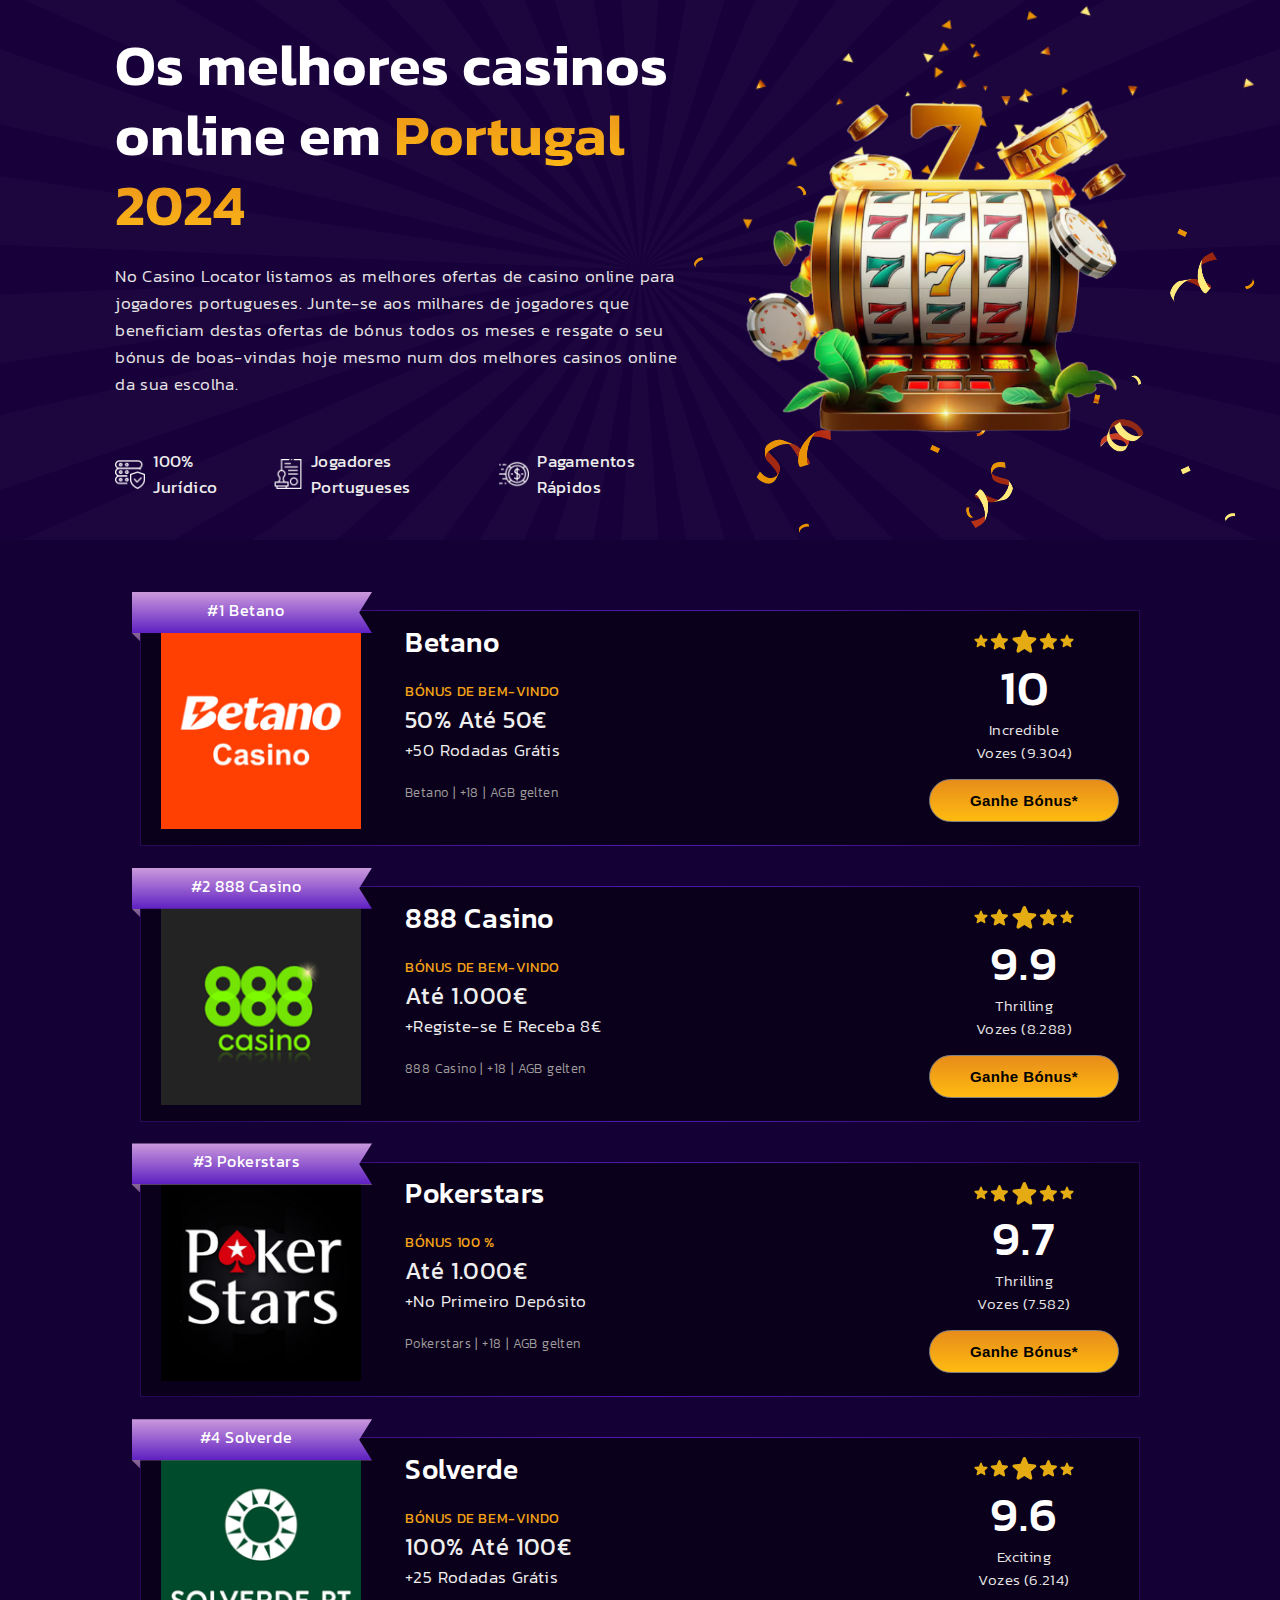
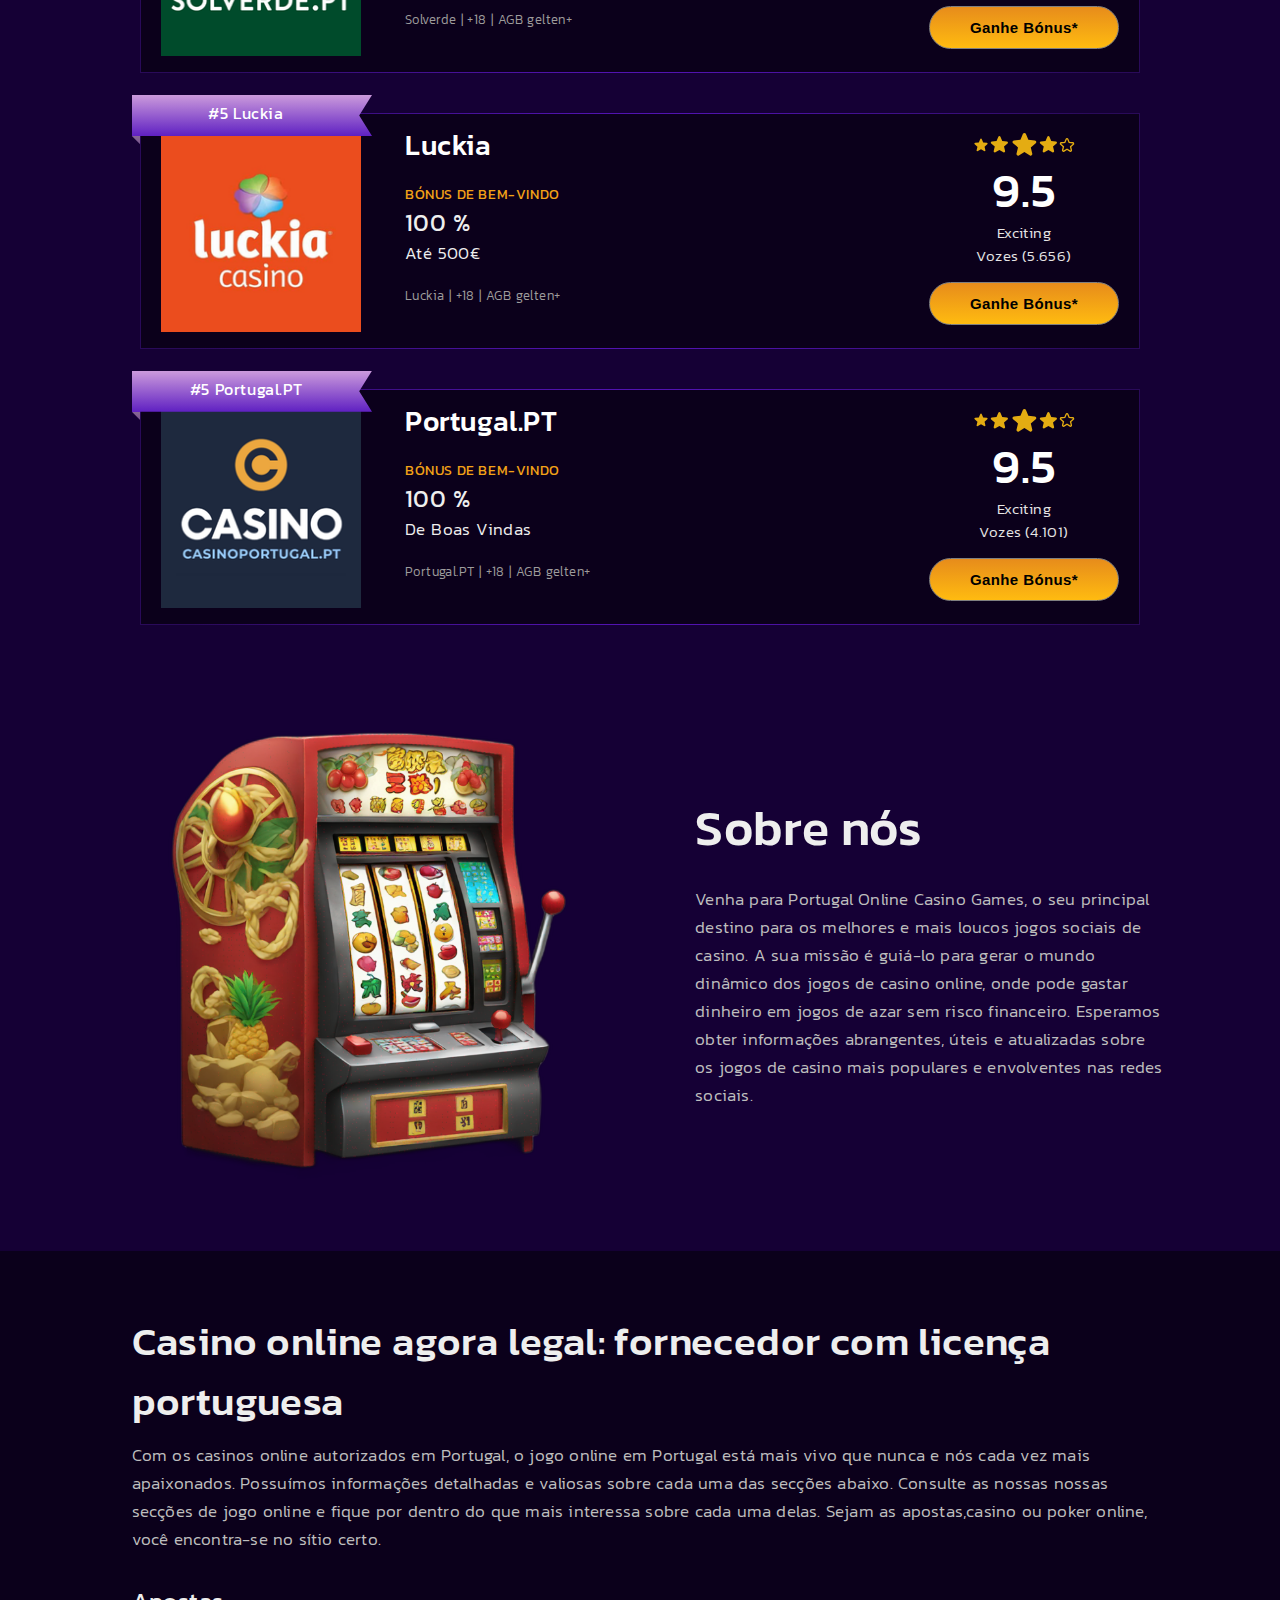
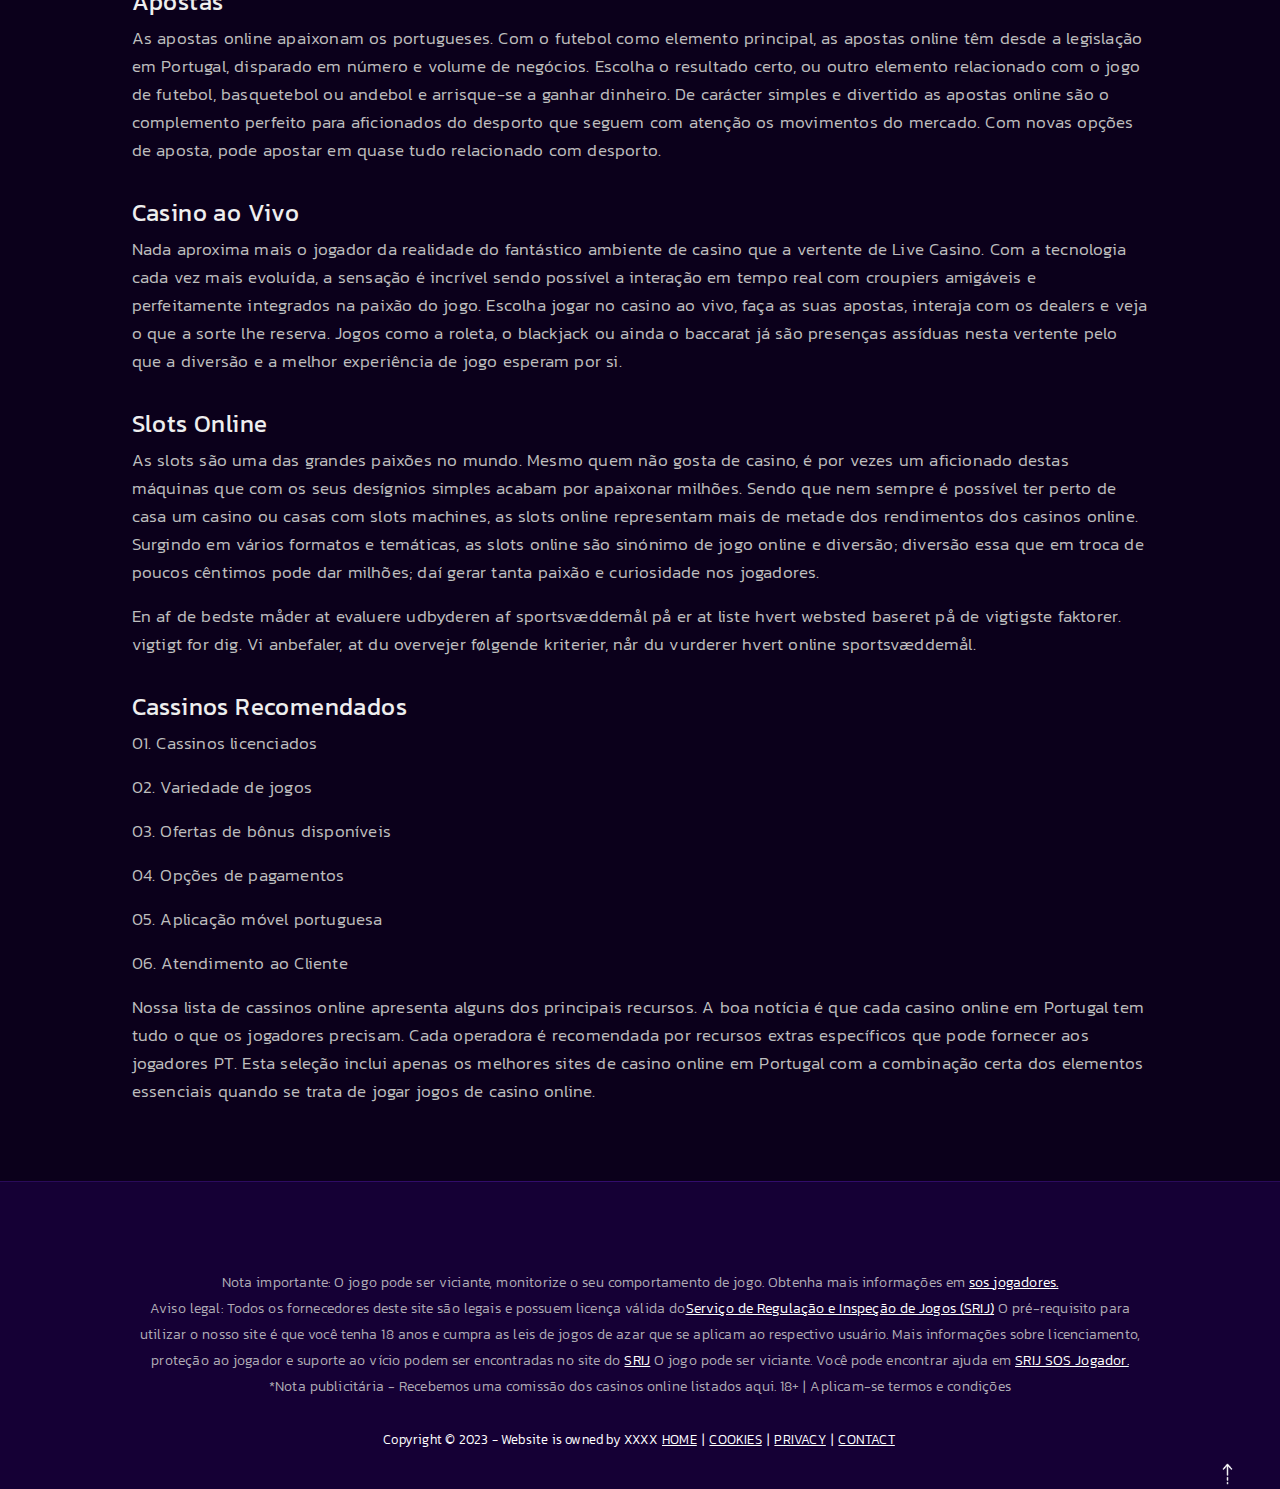
==== index.html @ be711406 "first commit" ====
<!DOCTYPE html>
<html lang="en">
    <head>
        <meta charset="UTF-8">
        <meta name="viewport" content="width=device-width, initial-scale=1.0">
        <meta name="description" content="Os melhores casinos online em Portugal 2024. No Casino Locator listamos as melhores ofertas de casino online para jogadores portugueses. Junte-se aos milhares de jogadores que beneficiam destas ofertas de bónus todos os meses e resgate o seu bónus de boas-vindas hoje mesmo num dos melhores casinos online da sua escolha.">
		<meta name="keywords" content="Best Portugal Casino, Portugal's Top Casinos, Portugal Casino booking, Portugal's Casino, Booking Portugal Premier Casino">

        <!-- =============== Title ============== -->
        <title>Os Melhores Casinos Online em Portugal 2024</title>
        <link rel="shortcut icon" href="images/fav-icon.png" type="image/x-icon">

        <!-- =============== Custom CSS ============= -->
        <link rel="stylesheet" href="css/style.css">
        <link rel="stylesheet" href="css/responsive.css">
        
        <!-- =============== Google Fonts =================== -->
        <link rel="preconnect" href="https://fonts.googleapis.com">
        <link rel="preconnect" href="https://fonts.gstatic.com" crossorigin>
        <link href="https://fonts.googleapis.com/css2?family=Kanit:ital,wght@0,100;0,200;0,300;0,400;0,500;0,600;0,700;0,800;0,900;1,100;1,200;1,300;1,400;1,500;1,600;1,700;1,800;1,900&display=swap" rel="stylesheet">
    </head>
    <body>
        <header>
            <!-- ========================== Home Section Start ======================= -->
            <div class="home-section">
                <div class="overlay-1">
                    <div class="overlay-2">
                        <img src="images/social-casino-circle-image.png" alt="social-casino-circle-image" width="2573" height="2252">
                    </div>
                </div>

                <div class="section-container">
                    <div class="home-content">
                        <div class="home-description">
                            <h1>Os melhores casinos online em <span class="home-heading-span ">Portugal 2024</span></h1>
                            <p>No Casino Locator listamos as melhores ofertas de casino online para jogadores portugueses. Junte-se aos milhares de jogadores que beneficiam destas ofertas de bónus todos os meses e resgate o seu bónus de boas-vindas hoje mesmo num dos melhores casinos online da sua escolha.</p>
                            
                            <div class="trust-area">
                                <div class="trust-content">
                                    <div class="trust-description">
                                        <img src="images/secure.png">
                                        <p>100% Jurídico</p>
                                    </div>
                                    
                                    <div class="trust-description">
                                        <img src="images/stamp.png">
                                        <p>Jogadores Portugueses</p>
                                    </div>
                                    
                                    <div class="trust-description">
                                        <img src="images/coin.png">
                                        <p>Pagamentos Rápidos</p>
                                    </div>
                                </div>
                            </div>
                        </div>

                        <div class="home-image">
                            <img src="images/PT-casino-banner.png" alt="PT-casino-banner photo">
                            <img src="images/sparkle-1.png" class="img-2">
                            <img src="images/sparkle-2.png" class="img-3">
                        </div>
                        
                    </div>
                </div>
            </div>
            <!-- ========================== Home Section End ========================= -->
        </header>

        <main>
            <!-- ============================= List Section Start ======================== -->
            <section class="list-section">
                <div class="section-container">
                    <!-- ======================= List Card-01 ================== -->
                    <div class="list-card">
                        <!-- ========== List-Card-Left ======= -->
                        <div class="list-card-left">
                            <!-- ==== Logo === -->
                            <div class="list-logo">
                                <div class="ribbon">
                                    <p>#1 Betano</p>
                                </div>
                                <div class="logo-image">
                                    <a href="https://www.betano.pt/" target="_blank">
                                        <img src="images/Betano.png" alt="Betano Photo">
                                    </a>
                                </div>
                            </div>

                            <!-- === Bonus === -->
                            <div class="list-des">
                                <h2 class="list-h2">Betano</h2>
                                <p class="list-p1">BÓNUS DE BEM-VINDO</p>
                                <p class="list-p2">50% Até 50€</p>
                                <p class="list-p3">+50 Rodadas Grátis</p>
                                <small class="list-sm">Betano | +18 | AGB gelten</small>
                            </div>
                        </div>

                        <!-- ====== List-Card-Right ====== -->
                        <div class="list-card-right">
                            <!-- ==== List Star === -->
                            <div class="list-star">
                                <svg xmlns="http://www.w3.org/2000/svg" viewBox="0 0 24 24" fill="currentColor" class="w-6 h-6 -mt-1 inline text-star">
                                    <path fill-rule="evenodd" d="M10.788 3.21c.448-1.077 1.976-1.077 2.424 0l2.082 5.007 5.404.433c1.164.093 1.636 1.545.749 2.305l-4.117 3.527 1.257 5.273c.271 1.136-.964 2.033-1.96 1.425L12 18.354 7.373 21.18c-.996.608-2.231-.29-1.96-1.425l1.257-5.273-4.117-3.527c-.887-.76-.415-2.212.749-2.305l5.404-.433 2.082-5.006z" clip-rule="evenodd"></path>
                                </svg>
                                <svg xmlns="http://www.w3.org/2000/svg" viewBox="0 0 24 24" fill="currentColor" class="w-7 h-7 -mt-1 inline text-star">
                                    <path fill-rule="evenodd" d="M10.788 3.21c.448-1.077 1.976-1.077 2.424 0l2.082 5.007 5.404.433c1.164.093 1.636 1.545.749 2.305l-4.117 3.527 1.257 5.273c.271 1.136-.964 2.033-1.96 1.425L12 18.354 7.373 21.18c-.996.608-2.231-.29-1.96-1.425l1.257-5.273-4.117-3.527c-.887-.76-.415-2.212.749-2.305l5.404-.433 2.082-5.006z" clip-rule="evenodd"></path>
                                </svg>
                                <svg xmlns="http://www.w3.org/2000/svg" viewBox="0 0 24 24" fill="currentColor" class="w-8 h-8 -mt-1 inline text-star">
                                    <path fill-rule="evenodd" d="M10.788 3.21c.448-1.077 1.976-1.077 2.424 0l2.082 5.007 5.404.433c1.164.093 1.636 1.545.749 2.305l-4.117 3.527 1.257 5.273c.271 1.136-.964 2.033-1.96 1.425L12 18.354 7.373 21.18c-.996.608-2.231-.29-1.96-1.425l1.257-5.273-4.117-3.527c-.887-.76-.415-2.212.749-2.305l5.404-.433 2.082-5.006z" clip-rule="evenodd"></path>
                                </svg>
                                <svg xmlns="http://www.w3.org/2000/svg" viewBox="0 0 24 24" fill="currentColor" class="w-7 h-7 -mt-1 inline text-star">
                                    <path fill-rule="evenodd" d="M10.788 3.21c.448-1.077 1.976-1.077 2.424 0l2.082 5.007 5.404.433c1.164.093 1.636 1.545.749 2.305l-4.117 3.527 1.257 5.273c.271 1.136-.964 2.033-1.96 1.425L12 18.354 7.373 21.18c-.996.608-2.231-.29-1.96-1.425l1.257-5.273-4.117-3.527c-.887-.76-.415-2.212.749-2.305l5.404-.433 2.082-5.006z" clip-rule="evenodd"></path>
                                </svg>
                                <svg xmlns="http://www.w3.org/2000/svg" viewBox="0 0 24 24" fill="currentColor" class="w-6 h-6 -mt-1 inline text-star">
                                    <path fill-rule="evenodd" d="M10.788 3.21c.448-1.077 1.976-1.077 2.424 0l2.082 5.007 5.404.433c1.164.093 1.636 1.545.749 2.305l-4.117 3.527 1.257 5.273c.271 1.136-.964 2.033-1.96 1.425L12 18.354 7.373 21.18c-.996.608-2.231-.29-1.96-1.425l1.257-5.273-4.117-3.527c-.887-.76-.415-2.212.749-2.305l5.404-.433 2.082-5.006z" clip-rule="evenodd"></path>
                                </svg>
                            </div>

                            <!-- ==== List Score === -->
                            <div class="list-score">
                                <div class="list-sc">
                                    <h3>10</h3>
                                </div>
                                <div>
                                    <p class="list-scr-1">Incredible</p>
                                    <p class="list-scr-2">Vozes (9.304)</p>
                                </div>
                            </div>

                            <!-- === List Button === -->
                            <div>
                                <a href="https://www.betano.pt/" target="_blank">
                                    <button class="slide_from_left">Ganhe Bónus*</button>
                                </a>
                            </div>
                        </div>
                    </div>

                    
                    <!-- ======================= List Card-02 ================== -->
                    <div class="list-card">
                        <!-- ========== List-Card-Left ======= -->
                        <div class="list-card-left">
                            <!-- ==== Logo === -->
                            <div class="list-logo">
                                <div class="ribbon">
                                    <p>#2 888 Casino</p>
                                </div>
                                <div class="logo-image">
                                    <a href="https://casino.888.pt/" target="_blank">
                                        <img src="images/888casino.png" alt="888casino Photo">
                                    </a>
                                </div>
                            </div>

                            <!-- === Bonus === -->
                            <div class="list-des">
                                <h2 class="list-h2">888 Casino</h2>
                                <p class="list-p1">BÓNUS DE BEM-VINDO</p>
                                <p class="list-p2">Até 1.000€ </p>
                                <p class="list-p3">+Registe-se E Receba 8€</p>
                                <small class="list-sm">888 Casino | +18 | AGB gelten</p></small>
                            </div>
                        </div>

                        <!-- ====== List-Card-Right ====== -->
                        <div class="list-card-right">
                            <!-- ==== List Star === -->
                            <div class="list-star">
                                <svg xmlns="http://www.w3.org/2000/svg" viewBox="0 0 24 24" fill="currentColor" class="w-6 h-6 -mt-1 inline text-star">
                                    <path fill-rule="evenodd" d="M10.788 3.21c.448-1.077 1.976-1.077 2.424 0l2.082 5.007 5.404.433c1.164.093 1.636 1.545.749 2.305l-4.117 3.527 1.257 5.273c.271 1.136-.964 2.033-1.96 1.425L12 18.354 7.373 21.18c-.996.608-2.231-.29-1.96-1.425l1.257-5.273-4.117-3.527c-.887-.76-.415-2.212.749-2.305l5.404-.433 2.082-5.006z" clip-rule="evenodd"></path>
                                </svg>
                                <svg xmlns="http://www.w3.org/2000/svg" viewBox="0 0 24 24" fill="currentColor" class="w-7 h-7 -mt-1 inline text-star">
                                    <path fill-rule="evenodd" d="M10.788 3.21c.448-1.077 1.976-1.077 2.424 0l2.082 5.007 5.404.433c1.164.093 1.636 1.545.749 2.305l-4.117 3.527 1.257 5.273c.271 1.136-.964 2.033-1.96 1.425L12 18.354 7.373 21.18c-.996.608-2.231-.29-1.96-1.425l1.257-5.273-4.117-3.527c-.887-.76-.415-2.212.749-2.305l5.404-.433 2.082-5.006z" clip-rule="evenodd"></path>
                                </svg>
                                <svg xmlns="http://www.w3.org/2000/svg" viewBox="0 0 24 24" fill="currentColor" class="w-8 h-8 -mt-1 inline text-star">
                                    <path fill-rule="evenodd" d="M10.788 3.21c.448-1.077 1.976-1.077 2.424 0l2.082 5.007 5.404.433c1.164.093 1.636 1.545.749 2.305l-4.117 3.527 1.257 5.273c.271 1.136-.964 2.033-1.96 1.425L12 18.354 7.373 21.18c-.996.608-2.231-.29-1.96-1.425l1.257-5.273-4.117-3.527c-.887-.76-.415-2.212.749-2.305l5.404-.433 2.082-5.006z" clip-rule="evenodd"></path>
                                </svg>
                                <svg xmlns="http://www.w3.org/2000/svg" viewBox="0 0 24 24" fill="currentColor" class="w-7 h-7 -mt-1 inline text-star">
                                    <path fill-rule="evenodd" d="M10.788 3.21c.448-1.077 1.976-1.077 2.424 0l2.082 5.007 5.404.433c1.164.093 1.636 1.545.749 2.305l-4.117 3.527 1.257 5.273c.271 1.136-.964 2.033-1.96 1.425L12 18.354 7.373 21.18c-.996.608-2.231-.29-1.96-1.425l1.257-5.273-4.117-3.527c-.887-.76-.415-2.212.749-2.305l5.404-.433 2.082-5.006z" clip-rule="evenodd"></path>
                                </svg>
                                <svg xmlns="http://www.w3.org/2000/svg" viewBox="0 0 24 24" fill="currentColor" class="w-6 h-6 -mt-1 inline text-star">
                                    <path fill-rule="evenodd" d="M10.788 3.21c.448-1.077 1.976-1.077 2.424 0l2.082 5.007 5.404.433c1.164.093 1.636 1.545.749 2.305l-4.117 3.527 1.257 5.273c.271 1.136-.964 2.033-1.96 1.425L12 18.354 7.373 21.18c-.996.608-2.231-.29-1.96-1.425l1.257-5.273-4.117-3.527c-.887-.76-.415-2.212.749-2.305l5.404-.433 2.082-5.006z" clip-rule="evenodd"></path>
                                </svg>
                            </div>

                            <!-- ==== List Score === -->
                            <div class="list-score">
                                <div class="list-sc">
                                    <h3>9.9</h3>
                                </div>
                                <div>
                                    <p class="list-scr-1">Thrilling</p>
                                    <p class="list-scr-2">Vozes (8.288)</p>
                                </div>
                            </div>

                            <!-- === List Button === -->
                            <div>
                                <a href="https://casino.888.pt/" target="_blank">
                                    <button class="slide_from_left">Ganhe Bónus*</button>
                                </a>
                            </div>
                        </div>
                    </div>

                    
                    <!-- ======================= List Card-03 ================== -->
                    <div class="list-card">
                        <!-- ========== List-Card-Left ======= -->
                        <div class="list-card-left">
                            <!-- ==== Logo === -->
                            <div class="list-logo">
                                <div class="ribbon">
                                    <p>#3 Pokerstars</p>
                                </div>
                                <div class="logo-image">
                                    <a href="https://eur.pokerstars.com/" target="_blank">
                                        <img src="images/Pokstars.png" alt="Pokerstars Photo">
                                    </a>
                                </div>
                            </div>

                            <!-- === Bonus === -->
                            <div class="list-des">
                                <h2 class="list-h2">Pokerstars</h2>
                                <p class="list-p1">BÓNUS 100 %</p>
                                <p class="list-p2">Até 1.000€</p>
                                <p class="list-p3">+No Primeiro Depósito</p>
                                <small class="list-sm">Pokerstars | +18 | AGB gelten</small>
                            </div>
                        </div>

                        <!-- ====== List-Card-Right ====== -->
                        <div class="list-card-right">
                            <!-- ==== List Star === -->
                            <div class="list-star">
                                <svg xmlns="http://www.w3.org/2000/svg" viewBox="0 0 24 24" fill="currentColor" class="w-6 h-6 -mt-1 inline text-star">
                                    <path fill-rule="evenodd" d="M10.788 3.21c.448-1.077 1.976-1.077 2.424 0l2.082 5.007 5.404.433c1.164.093 1.636 1.545.749 2.305l-4.117 3.527 1.257 5.273c.271 1.136-.964 2.033-1.96 1.425L12 18.354 7.373 21.18c-.996.608-2.231-.29-1.96-1.425l1.257-5.273-4.117-3.527c-.887-.76-.415-2.212.749-2.305l5.404-.433 2.082-5.006z" clip-rule="evenodd"></path>
                                </svg>
                                <svg xmlns="http://www.w3.org/2000/svg" viewBox="0 0 24 24" fill="currentColor" class="w-7 h-7 -mt-1 inline text-star">
                                    <path fill-rule="evenodd" d="M10.788 3.21c.448-1.077 1.976-1.077 2.424 0l2.082 5.007 5.404.433c1.164.093 1.636 1.545.749 2.305l-4.117 3.527 1.257 5.273c.271 1.136-.964 2.033-1.96 1.425L12 18.354 7.373 21.18c-.996.608-2.231-.29-1.96-1.425l1.257-5.273-4.117-3.527c-.887-.76-.415-2.212.749-2.305l5.404-.433 2.082-5.006z" clip-rule="evenodd"></path>
                                </svg>
                                <svg xmlns="http://www.w3.org/2000/svg" viewBox="0 0 24 24" fill="currentColor" class="w-8 h-8 -mt-1 inline text-star">
                                    <path fill-rule="evenodd" d="M10.788 3.21c.448-1.077 1.976-1.077 2.424 0l2.082 5.007 5.404.433c1.164.093 1.636 1.545.749 2.305l-4.117 3.527 1.257 5.273c.271 1.136-.964 2.033-1.96 1.425L12 18.354 7.373 21.18c-.996.608-2.231-.29-1.96-1.425l1.257-5.273-4.117-3.527c-.887-.76-.415-2.212.749-2.305l5.404-.433 2.082-5.006z" clip-rule="evenodd"></path>
                                </svg>
                                <svg xmlns="http://www.w3.org/2000/svg" viewBox="0 0 24 24" fill="currentColor" class="w-7 h-7 -mt-1 inline text-star">
                                    <path fill-rule="evenodd" d="M10.788 3.21c.448-1.077 1.976-1.077 2.424 0l2.082 5.007 5.404.433c1.164.093 1.636 1.545.749 2.305l-4.117 3.527 1.257 5.273c.271 1.136-.964 2.033-1.96 1.425L12 18.354 7.373 21.18c-.996.608-2.231-.29-1.96-1.425l1.257-5.273-4.117-3.527c-.887-.76-.415-2.212.749-2.305l5.404-.433 2.082-5.006z" clip-rule="evenodd"></path>
                                </svg>
                                <svg xmlns="http://www.w3.org/2000/svg" viewBox="0 0 24 24" fill="currentColor" class="w-6 h-6 -mt-1 inline text-star">
                                    <path fill-rule="evenodd" d="M10.788 3.21c.448-1.077 1.976-1.077 2.424 0l2.082 5.007 5.404.433c1.164.093 1.636 1.545.749 2.305l-4.117 3.527 1.257 5.273c.271 1.136-.964 2.033-1.96 1.425L12 18.354 7.373 21.18c-.996.608-2.231-.29-1.96-1.425l1.257-5.273-4.117-3.527c-.887-.76-.415-2.212.749-2.305l5.404-.433 2.082-5.006z" clip-rule="evenodd"></path>
                                </svg>
                            </div>

                            <!-- ==== List Score === -->
                            <div class="list-score">
                                <div class="list-sc">
                                    <h3>9.7</h3>
                                </div>
                                <div>
                                    <p class="list-scr-1">Thrilling</p>
                                    <p class="list-scr-2">Vozes (7.582)</p>
                                </div>
                            </div>

                            <!-- === List Button === -->
                            <div>
                                <a href="https://eur.pokerstars.com/" target="_blank">
                                    <button class="slide_from_left">Ganhe Bónus*</button>
                                </a>
                            </div>
                        </div>
                    </div>

                    
                    <!-- ======================= List Card-04 ================== -->
                    <div class="list-card">
                        <!-- ========== List-Card-Left ======= -->
                        <div class="list-card-left">
                            <!-- ==== Logo === -->
                            <div class="list-logo">
                                <div class="ribbon">
                                    <p>#4 Solverde</p>
                                </div>
                                <div class="logo-image">
                                    <a href="https://www.solverde.pt/" target="_blank">
                                        <img src="images/Solverde.png" alt="Solverde Photo">
                                    </a>
                                </div>
                            </div>

                            <!-- === Bonus === -->
                            <div class="list-des">
                                <h2 class="list-h2">Solverde</h2>
                                <p class="list-p1">BÓNUS DE BEM-VINDO</p>
                                <p class="list-p2">100% Até 100€</p>
                                <p class="list-p3">+25 Rodadas Grátis</p>
                                <small class="list-sm">Solverde | +18 | AGB gelten+</small>
                            </div>
                        </div>

                        <!-- ====== List-Card-Right ====== -->
                        <div class="list-card-right">
                            <!-- ==== List Star === -->
                            <div class="list-star">
                                <svg xmlns="http://www.w3.org/2000/svg" viewBox="0 0 24 24" fill="currentColor" class="w-6 h-6 -mt-1 inline text-star">
                                    <path fill-rule="evenodd" d="M10.788 3.21c.448-1.077 1.976-1.077 2.424 0l2.082 5.007 5.404.433c1.164.093 1.636 1.545.749 2.305l-4.117 3.527 1.257 5.273c.271 1.136-.964 2.033-1.96 1.425L12 18.354 7.373 21.18c-.996.608-2.231-.29-1.96-1.425l1.257-5.273-4.117-3.527c-.887-.76-.415-2.212.749-2.305l5.404-.433 2.082-5.006z" clip-rule="evenodd"></path>
                                </svg>
                                <svg xmlns="http://www.w3.org/2000/svg" viewBox="0 0 24 24" fill="currentColor" class="w-7 h-7 -mt-1 inline text-star">
                                    <path fill-rule="evenodd" d="M10.788 3.21c.448-1.077 1.976-1.077 2.424 0l2.082 5.007 5.404.433c1.164.093 1.636 1.545.749 2.305l-4.117 3.527 1.257 5.273c.271 1.136-.964 2.033-1.96 1.425L12 18.354 7.373 21.18c-.996.608-2.231-.29-1.96-1.425l1.257-5.273-4.117-3.527c-.887-.76-.415-2.212.749-2.305l5.404-.433 2.082-5.006z" clip-rule="evenodd"></path>
                                </svg>
                                <svg xmlns="http://www.w3.org/2000/svg" viewBox="0 0 24 24" fill="currentColor" class="w-8 h-8 -mt-1 inline text-star">
                                    <path fill-rule="evenodd" d="M10.788 3.21c.448-1.077 1.976-1.077 2.424 0l2.082 5.007 5.404.433c1.164.093 1.636 1.545.749 2.305l-4.117 3.527 1.257 5.273c.271 1.136-.964 2.033-1.96 1.425L12 18.354 7.373 21.18c-.996.608-2.231-.29-1.96-1.425l1.257-5.273-4.117-3.527c-.887-.76-.415-2.212.749-2.305l5.404-.433 2.082-5.006z" clip-rule="evenodd"></path>
                                </svg>
                                <svg xmlns="http://www.w3.org/2000/svg" viewBox="0 0 24 24" fill="currentColor" class="w-7 h-7 -mt-1 inline text-star">
                                    <path fill-rule="evenodd" d="M10.788 3.21c.448-1.077 1.976-1.077 2.424 0l2.082 5.007 5.404.433c1.164.093 1.636 1.545.749 2.305l-4.117 3.527 1.257 5.273c.271 1.136-.964 2.033-1.96 1.425L12 18.354 7.373 21.18c-.996.608-2.231-.29-1.96-1.425l1.257-5.273-4.117-3.527c-.887-.76-.415-2.212.749-2.305l5.404-.433 2.082-5.006z" clip-rule="evenodd"></path>
                                </svg>
                                <svg xmlns="http://www.w3.org/2000/svg" viewBox="0 0 24 24" fill="currentColor" class="w-6 h-6 -mt-1 inline text-star">
                                    <path fill-rule="evenodd" d="M10.788 3.21c.448-1.077 1.976-1.077 2.424 0l2.082 5.007 5.404.433c1.164.093 1.636 1.545.749 2.305l-4.117 3.527 1.257 5.273c.271 1.136-.964 2.033-1.96 1.425L12 18.354 7.373 21.18c-.996.608-2.231-.29-1.96-1.425l1.257-5.273-4.117-3.527c-.887-.76-.415-2.212.749-2.305l5.404-.433 2.082-5.006z" clip-rule="evenodd"></path>
                                </svg>
                            </div>

                            <!-- ==== List Score === -->
                            <div class="list-score">
                                <div class="list-sc">
                                    <h3>9.6</h3>
                                </div>
                                <div>
                                    <p class="list-scr-1">Exciting</p>
                                    <p class="list-scr-2">Vozes (6.214)</p>
                                </div>
                            </div>

                            <!-- === List Button === -->
                            <div>
                                <a href="https://www.solverde.pt/" target="_blank">
                                    <button class="slide_from_left">Ganhe Bónus*</button>
                                </a>
                            </div>
                        </div>
                    </div>

                    
                    <!-- ======================= List Card-05 ================== -->
                    <div class="list-card">
                        <!-- ========== List-Card-Left ======= -->
                        <div class="list-card-left">
                            <!-- ==== Logo === -->
                            <div class="list-logo">
                                <div class="ribbon">
                                    <p>#5 Luckia</p>
                                </div>
                                <div class="logo-image">
                                    <a href="https://www.luckia.pt/"  target="_blank">
                                        <img src="images/Luckia.png" alt="Luckia Photo">
                                    </a>
                                </div>
                            </div>

                            <!-- === Bonus === -->
                            <div class="list-des">
                                <h2 class="list-h2">Luckia</h2>
                                <p class="list-p1">BÓNUS DE BEM-VINDO</p>
                                <p class="list-p2">100 %</p>
                                <p class="list-p3">Até 500€</p>
                                <small class="list-sm">Luckia | +18 | AGB gelten+</small>
                            </div>
                        </div>

                        <!-- ====== List-Card-Right ====== -->
                        <div class="list-card-right">
                            <!-- ==== List Star === -->
                            <div class="list-star">
                                <svg xmlns="http://www.w3.org/2000/svg" viewBox="0 0 24 24" fill="currentColor" class="w-6 h-6 -mt-1 inline text-star">
                                    <path fill-rule="evenodd" d="M10.788 3.21c.448-1.077 1.976-1.077 2.424 0l2.082 5.007 5.404.433c1.164.093 1.636 1.545.749 2.305l-4.117 3.527 1.257 5.273c.271 1.136-.964 2.033-1.96 1.425L12 18.354 7.373 21.18c-.996.608-2.231-.29-1.96-1.425l1.257-5.273-4.117-3.527c-.887-.76-.415-2.212.749-2.305l5.404-.433 2.082-5.006z" clip-rule="evenodd"></path>
                                </svg>
                                <svg xmlns="http://www.w3.org/2000/svg" viewBox="0 0 24 24" fill="currentColor" class="w-7 h-7 -mt-1 inline text-star">
                                    <path fill-rule="evenodd" d="M10.788 3.21c.448-1.077 1.976-1.077 2.424 0l2.082 5.007 5.404.433c1.164.093 1.636 1.545.749 2.305l-4.117 3.527 1.257 5.273c.271 1.136-.964 2.033-1.96 1.425L12 18.354 7.373 21.18c-.996.608-2.231-.29-1.96-1.425l1.257-5.273-4.117-3.527c-.887-.76-.415-2.212.749-2.305l5.404-.433 2.082-5.006z" clip-rule="evenodd"></path>
                                </svg>
                                <svg xmlns="http://www.w3.org/2000/svg" viewBox="0 0 24 24" fill="currentColor" class="w-8 h-8 -mt-1 inline text-star">
                                    <path fill-rule="evenodd" d="M10.788 3.21c.448-1.077 1.976-1.077 2.424 0l2.082 5.007 5.404.433c1.164.093 1.636 1.545.749 2.305l-4.117 3.527 1.257 5.273c.271 1.136-.964 2.033-1.96 1.425L12 18.354 7.373 21.18c-.996.608-2.231-.29-1.96-1.425l1.257-5.273-4.117-3.527c-.887-.76-.415-2.212.749-2.305l5.404-.433 2.082-5.006z" clip-rule="evenodd"></path>
                                </svg>
                                <svg xmlns="http://www.w3.org/2000/svg" viewBox="0 0 24 24" fill="currentColor" class="w-7 h-7 -mt-1 inline text-star">
                                    <path fill-rule="evenodd" d="M10.788 3.21c.448-1.077 1.976-1.077 2.424 0l2.082 5.007 5.404.433c1.164.093 1.636 1.545.749 2.305l-4.117 3.527 1.257 5.273c.271 1.136-.964 2.033-1.96 1.425L12 18.354 7.373 21.18c-.996.608-2.231-.29-1.96-1.425l1.257-5.273-4.117-3.527c-.887-.76-.415-2.212.749-2.305l5.404-.433 2.082-5.006z" clip-rule="evenodd"></path>
                                </svg>
                                <svg xmlns="http://www.w3.org/2000/svg" viewBox="0 0 24 24" fill="none" class="w-6 h-6 -mt-1 inline text-star">
                                    <path stroke="currentColor" stroke-width="2" d="M10.788 3.21c.448-1.077 1.976-1.077 2.424 0l2.082 5.007 5.404.433c1.164.093 1.636 1.545.749 2.305l-4.117 3.527 1.257 5.273c.271 1.136-.964 2.033-1.96 1.425L12 18.354 7.373 21.18c-.996.608-2.231-.29-1.96-1.425l1.257-5.273-4.117-3.527c-.887-.76-.415-2.212.749-2.305l5.404-.433 2.082-5.006z"></path>
                                </svg>
                            </div>

                            <!-- ==== List Score === -->
                            <div class="list-score">
                                <div class="list-sc">
                                    <h3>9.5</h3>
                                </div>
                                <div>
                                    <p class="list-scr-1">Exciting</p>
                                    <p class="list-scr-2">Vozes (5.656)</p>
                                </div>
                            </div>

                            <!-- === List Button === -->
                            <div>
                                <a href="https://www.luckia.pt/"  target="_blank">
                                    <button class="slide_from_left">Ganhe Bónus*</button>
                                </a>
                            </div>
                        </div>
                    </div>

                    
                    <!-- ======================= List Card-06 ================== -->
                    <div class="list-card">
                        <!-- ========== List-Card-Left ======= -->
                        <div class="list-card-left">
                            <!-- ==== Logo === -->
                            <div class="list-logo">
                                <div class="ribbon">
                                    <p>#5 Portugal.PT</p>
                                </div>
                                <div class="logo-image">
                                    <a href="https://www.casinoportugal.pt/casino"  target="_blank">
                                        <img src="images/CasinoPortugal.png" alt="Portugal.PT Photo">
                                    </a>
                                </div>
                            </div>

                            <!-- === Bonus === -->
                            <div class="list-des">
                                <h2 class="list-h2">Portugal.PT</h2>
                                <p class="list-p1">BÓNUS DE BEM-VINDO</p>
                                <p class="list-p2">100 %</p>
                                <p class="list-p3">De Boas Vindas</p>
                                <small class="list-sm">Portugal.PT | +18 | AGB gelten+</small>
                            </div>
                        </div>

                        <!-- ====== List-Card-Right ====== -->
                        <div class="list-card-right">
                            <!-- ==== List Star === -->
                            <div class="list-star">
                                <svg xmlns="http://www.w3.org/2000/svg" viewBox="0 0 24 24" fill="currentColor" class="w-6 h-6 -mt-1 inline text-star">
                                    <path fill-rule="evenodd" d="M10.788 3.21c.448-1.077 1.976-1.077 2.424 0l2.082 5.007 5.404.433c1.164.093 1.636 1.545.749 2.305l-4.117 3.527 1.257 5.273c.271 1.136-.964 2.033-1.96 1.425L12 18.354 7.373 21.18c-.996.608-2.231-.29-1.96-1.425l1.257-5.273-4.117-3.527c-.887-.76-.415-2.212.749-2.305l5.404-.433 2.082-5.006z" clip-rule="evenodd"></path>
                                </svg>
                                <svg xmlns="http://www.w3.org/2000/svg" viewBox="0 0 24 24" fill="currentColor" class="w-7 h-7 -mt-1 inline text-star">
                                    <path fill-rule="evenodd" d="M10.788 3.21c.448-1.077 1.976-1.077 2.424 0l2.082 5.007 5.404.433c1.164.093 1.636 1.545.749 2.305l-4.117 3.527 1.257 5.273c.271 1.136-.964 2.033-1.96 1.425L12 18.354 7.373 21.18c-.996.608-2.231-.29-1.96-1.425l1.257-5.273-4.117-3.527c-.887-.76-.415-2.212.749-2.305l5.404-.433 2.082-5.006z" clip-rule="evenodd"></path>
                                </svg>
                                <svg xmlns="http://www.w3.org/2000/svg" viewBox="0 0 24 24" fill="currentColor" class="w-8 h-8 -mt-1 inline text-star">
                                    <path fill-rule="evenodd" d="M10.788 3.21c.448-1.077 1.976-1.077 2.424 0l2.082 5.007 5.404.433c1.164.093 1.636 1.545.749 2.305l-4.117 3.527 1.257 5.273c.271 1.136-.964 2.033-1.96 1.425L12 18.354 7.373 21.18c-.996.608-2.231-.29-1.96-1.425l1.257-5.273-4.117-3.527c-.887-.76-.415-2.212.749-2.305l5.404-.433 2.082-5.006z" clip-rule="evenodd"></path>
                                </svg>
                                <svg xmlns="http://www.w3.org/2000/svg" viewBox="0 0 24 24" fill="currentColor" class="w-7 h-7 -mt-1 inline text-star">
                                    <path fill-rule="evenodd" d="M10.788 3.21c.448-1.077 1.976-1.077 2.424 0l2.082 5.007 5.404.433c1.164.093 1.636 1.545.749 2.305l-4.117 3.527 1.257 5.273c.271 1.136-.964 2.033-1.96 1.425L12 18.354 7.373 21.18c-.996.608-2.231-.29-1.96-1.425l1.257-5.273-4.117-3.527c-.887-.76-.415-2.212.749-2.305l5.404-.433 2.082-5.006z" clip-rule="evenodd"></path>
                                </svg>
                                <svg xmlns="http://www.w3.org/2000/svg" viewBox="0 0 24 24" fill="none" class="w-6 h-6 -mt-1 inline text-star">
                                    <path stroke="currentColor" stroke-width="2" d="M10.788 3.21c.448-1.077 1.976-1.077 2.424 0l2.082 5.007 5.404.433c1.164.093 1.636 1.545.749 2.305l-4.117 3.527 1.257 5.273c.271 1.136-.964 2.033-1.96 1.425L12 18.354 7.373 21.18c-.996.608-2.231-.29-1.96-1.425l1.257-5.273-4.117-3.527c-.887-.76-.415-2.212.749-2.305l5.404-.433 2.082-5.006z"></path>
                                </svg>
                            </div>

                            <!-- ==== List Score === -->
                            <div class="list-score">
                                <div class="list-sc">
                                    <h3>9.5</h3>
                                </div>
                                <div>
                                    <p class="list-scr-1">Exciting</p>
                                    <p class="list-scr-2">Vozes (4.101)</p>
                                </div>
                            </div>

                            <!-- === List Button === -->
                            <div>
                                <a href="https://www.casinoportugal.pt/casino"  target="_blank">
                                    <button class="slide_from_left">Ganhe Bónus*</button>
                                </a>
                            </div>
                        </div>
                    </div>
                    
                </div>
            </section>
            <!-- ============================ List Section End ========================== -->



            <!-- ============================ About Us Section Start =================== -->
            <section class="about-section">
                <div class="section-container">
                    <div class="about-content">
                        <div class="about-img">
                            <img src="images/about-de-online-casino.png" alt="about-france-online-casino photo">
                        </div>

                        <div class="about-description">
                            <h2>Sobre nós</h2>
                            <p>Venha para Portugal Online Casino Games, o seu principal destino para os melhores e mais loucos jogos sociais de casino. A sua missão é guiá-lo para gerar o mundo dinâmico dos jogos de casino online, onde pode gastar dinheiro em jogos de azar sem risco financeiro. Esperamos obter informações abrangentes, úteis e atualizadas sobre os jogos de casino mais populares e envolventes nas redes sociais.
                            </p>
                        </div>
                    </div>
                </div>
            </section>
            <!-- ============================ About Us Section End ===================== -->



            <!-- ========================== List Description Start ====================== -->
            <section class="list-description">
                <div class="section-container">
                    <div class="list-content">
                        <h2>Casino online agora legal: fornecedor com licença portuguesa</h2>
                        <p>Com os casinos online autorizados em Portugal, o jogo online em Portugal está mais vivo que nunca e nós cada vez mais apaixonados. Possuímos informações detalhadas e valiosas sobre cada uma das secções abaixo. Consulte as nossas nossas secções de jogo online e fique por dentro do que mais interessa sobre cada uma delas. Sejam as apostas,casino ou poker online, você encontra-se no sítio certo.</p>

                        <h3>Apostas</h3>
                        <p>As apostas online apaixonam os portugueses. Com o futebol como elemento principal, as apostas online têm desde a legislação em Portugal, disparado em número e volume de negócios. Escolha o resultado certo, ou outro elemento relacionado com o jogo de futebol, basquetebol ou andebol e arrisque-se a ganhar dinheiro. De carácter simples e divertido as apostas online são o complemento perfeito para aficionados do desporto que seguem com atenção os movimentos do mercado. Com novas opções de aposta, pode apostar em quase tudo relacionado com desporto.</p>

                        <h3>Casino ao Vivo</h3>
                        <p>Nada aproxima mais o jogador da realidade do fantástico ambiente de casino que a vertente de Live Casino. Com a tecnologia cada vez mais evoluída, a sensação é incrível sendo possível a interação em tempo real com croupiers amigáveis e perfeitamente integrados na paixão do jogo. Escolha jogar no casino ao vivo, faça as suas apostas, interaja com os dealers e veja o que a sorte lhe reserva. Jogos como a roleta, o blackjack ou ainda o baccarat já são presenças assíduas nesta vertente pelo que a diversão e a melhor experiência de jogo esperam por si.</p>

                        <h3>Slots Online</h3>
                        <p>As slots são uma das grandes paixões no mundo. Mesmo quem não gosta de casino, é por vezes um aficionado destas máquinas que com os seus desígnios simples acabam por apaixonar milhões. Sendo que nem sempre é possível ter perto de casa um casino ou casas com slots machines, as slots online representam mais de metade dos rendimentos dos casinos online. Surgindo em vários formatos e temáticas, as slots online são sinónimo de jogo online e diversão; diversão essa que em troca de poucos cêntimos pode dar milhões; daí gerar tanta paixão e curiosidade nos jogadores.</p>

                        <p>En af de bedste måder at evaluere udbyderen af &ZeroWidthSpace;&ZeroWidthSpace;sportsvæddemål på er at liste hvert websted baseret på de vigtigste faktorer. vigtigt for dig. Vi anbefaler, at du overvejer følgende kriterier, når du vurderer hvert online sportsvæddemål.</p>

                        <h3>Cassinos Recomendados</h3>
                        <ul>
                            <li>01. Cassinos licenciados</li>
                            <li>02. Variedade de jogos</li>
                            <li>03. Ofertas de bônus disponíveis</li>
                            <li>04. Opções de pagamentos</li>
                            <li>05. Aplicação móvel portuguesa</li>
                            <li>06. Atendimento ao Cliente</li>
                        </ul>
                        <p>Nossa lista de cassinos online apresenta alguns dos principais recursos. A boa notícia é que cada casino online em Portugal tem tudo o que os jogadores precisam. Cada operadora é recomendada por recursos extras específicos que pode fornecer aos jogadores PT. Esta seleção inclui apenas os melhores sites de casino online em Portugal com a combinação certa dos elementos essenciais quando se trata de jogar jogos de casino online.</p>
                    </div>
                </div>
            </section>
            <!-- ========================= List Description End ====================== -->
        </main>


        <footer class="footer">
            <!-- ======================= Footer Section Start ================== -->
            <div class="section-container">
                <div class="footer-license-images">
                    <img class="footer-ico" src="images/18+.png" loading="lazy">
                        
                    <a href="https://www.gamcare.org.uk/">
                        <img class="footer-ico  footer-icon-sm-1" src="images/gamcare.png" loading="lazy">
                    </a>

                    <a href="https://www.begambleaware.org/">
                        <img class="footer-ico" src="images/BeGambleAware.png" loading="lazy">
                    </a>
                    
                    <a href="https://www.srij.turismodeportugal.pt/pt">
                        <img class="footer-ico  footer-icon-sm-3" src="images/srij.png" loading="lazy">
                    </a>
                    
                    <a href="https://jogoresponsavel.pt/">
                        <img class="footer-ico  footer-icon-sm-4" src="images/jogo_responsavel.png" loading="lazy">
                    </a>
                </div>


                <p class="footer-p-a">Nota importante: O jogo pode ser viciante, monitorize o seu comportamento de jogo. Obtenha mais informações em <a href="https://jogoresponsavel.pt/sos-jogadores/">sos jogadores.</a>
                </p>

                <p class="footer-p-a"> Aviso legal: Todos os fornecedores deste site são legais e possuem licença válida do<a href="https://www.srij.turismodeportugal.pt/pt">Serviço de Regulação e Inspeção de Jogos (SRIJ)</a> O pré-requisito para utilizar o nosso site é que você tenha 18 anos e cumpra as leis de jogos de azar que se aplicam ao respectivo usuário. Mais informações sobre licenciamento, proteção ao jogador e suporte ao vício podem ser encontradas no site do <a href="https://www.srij.turismodeportugal.pt/pt/licencas-e-concessoes/jogos-e-apostas-online">SRIJ</a> O jogo pode ser viciante. Você pode encontrar ajuda em <a href="https://www.srij.turismodeportugal.pt/pt/sos-jogadores/autoexclusao-e-proibicao">SRIJ SOS Jogador.</a></p>

                <p class="footer-p-note">*Nota publicitária - Recebemos uma comissão dos casinos online listados aqui. 18+ | Aplicam-se termos e condições</p>
            </div>

            <div class="section-container">
                <p class="footer-copyright">
                    Copyright © 2023 - Website is owned by XXXX <a href="index.html">Home</a> | <a href="cookie.html">Cookies</a> | <a href="privacy.html">Privacy</a> | <a href="/kontakt/index.php">Contact</a>
                </p>
            </div>
            <!-- ====================== Footer Section End ==================== -->
        </footer>


        <!-- ========================== Go Back Button Start =================== -->
        <div>
            <a href="#" class="to-top">
                <p>
                    <img src="images/arrow.png" alt="">
                    TOP
                </p>
            </a>
        </div>	
        <!-- ==================== Go Back Button End ====================== -->


        <!-- ===================== Script ====================== -->
        <script>
			// Back to Top
			const toTop = document.querySelector(".to-top");

			window.addEventListener("scroll", () => {
				if (window.pageYOffset > 180) {
					toTop.classList.add("active");
				} 
				else {
					toTop.classList.remove("active");
				}
			})
		</script>
    </body>
</html>
---- css/style.css ----
*{
    margin: 0;
    padding: 0;
    box-sizing: border-box;
}


body{
    font-family: "Kanit", sans-serif;
    background-color: #150035;
}

.section-container{
    width: 82%;
    max-width: 1365px;
    margin: 0 auto;
}

h1, h2, h3, h4, h5, h6{
    
    
    font-family: "Kanit", sans-serif;
}

html {
    scroll-behavior: smooth;
}


/* -----------------------------
    Disclaimer Start
---------------------------------- */
#disclaimer {
    overflow: hidden;
    float: center;
    text-align: center;
    position: fixed;
    top: 0;
    width: 100%;
    z-index: 100000;
    background-color: #150035;
    box-shadow: 0px 10px 40px 0px rgba(109, 141, 173, 0.349);
}

#disclaimer p {
    color: #ffffff !important;
    font-weight: 400;
    line-height: 28px;
    padding: 10px 60px 10px 60px;
    letter-spacing: 0.2px;
    font-size: 14px;
    margin: 0px !important;
    word-spacing: 1px;
}

#disclaimer p > a{
    color: #fff !important;
}

#disclaimer p > a:hover{
    color: #efff09 !important;
}
/* ---------------------------------
    Disclaimer End
-------------------------------------- */



/* --------------------------------
    Home Section Start
----------------------------------- */
.home-section-1 {
    padding: 40px 0px 20px 0px !important;
}

.home-section {
    width: 100%;
    min-height: 425px;
    position: relative;
    z-index: -1;
    overflow: hidden;
    padding: 10px 0px 40px 0px;
}

.home-section::before {
    content: '';
    width: 100%;
    height: 100%;
    position: absolute;
    top: 0;
    left: 0;
    background: #18003a;
    z-index: -1;
}

.overlay-1 {
    position: absolute;
    display: block;
    height: 1582.25px;
    width: 1807.09px;
    opacity: 1;
    left: 50%;
    filter: none;
    pointer-events: auto;
    left: 50%;
    top: 50%;
    transform: translate(-50%, -50%);
    z-index: 6;
    visibility: visible;
    perspective: 601px;
}

.overlay-2 {
    z-index: 6;
    color: rgb(255, 255, 255);
    width: 1807.1px;
    height: 1582.26px;
    min-height: 0px;
    min-width: 0px;
    max-height: none;
    max-width: none;
    backdrop-filter: none;
    filter: none;
    opacity: 1;
    visibility: visible;
}

.overlay-2 img {
    position: relative;
    height: 100%;
    width: 100%;
    animation: textRotationReverse 30s linear infinite;
    opacity: 0.5;
}

@keyframes textRotationReverse {
    from {
        transform: rotate(0deg);
    }

    to {
        transform: rotate(113.634deg);
    }
}

.home-content{
    display: flex;
    justify-content: space-between;
    gap: 40px;
    align-items: center;
}

.home-image > img {
    width: 440px;
    height: auto;
    position: relative;
    z-index: 100000;
    top: 15px;
}

.home-description > h1{
    font-size: 58px;
    color: #ffffff;
    line-height: 70px;
    font-weight: 600;
    word-spacing: 1px;
    margin-top: 20px;
}

.home-description > h1 > span{
    
    background: -webkit-linear-gradient(rgb(231, 140, 27), rgb(255, 187, 16));
    -webkit-background-clip: text;
    -webkit-text-fill-color: transparent;
}

.home-description > p{
    font-size: 17px;
    color: #e6e5e5;
    line-height: 27px;
    font-weight: 300;
    margin-top: 15px;
    word-spacing: 1px;
    padding: 8px 0px 50px 0px;
    letter-spacing: 0.4px;
}

.home-image > img.img-2 {
    position: absolute;
    width: 50%;
    height: auto;
    right: -54px;
    z-index: -1;
    top: 186px;
}

.home-image > img.img-3 {
    position: absolute;
    width: 40%;
    height: auto;
    right: 25px;
    z-index: -1;
    top: -74px;
}

.trust-content{
    display: flex;
    gap: 24px;
}

.trust-description{
    display: flex;
    align-items: center;
    gap: 8px;
}

.trust-description > p{
    font-size: 17px;
    color: #ececec;
    font-weight: 400;
    font-family: "Kanit", sans-serif;
    letter-spacing: 0.4px;
}

.trust-description > img{
    width: 30px;
    height: auto;
}
/* ---------------------------
    Home Section End
------------------------------ */



/* ----------------------------
    List Section Start
------------------------------ */
.list-section{
    padding: 70px 0px 0px 0px;
}

.list-card {
    display: flex;
    align-items: center;
    justify-content: space-between;
    background-color: #0b001b;
    padding: 8px 20px;
    border: 1px solid transparent;
    border-image-slice: 1;
    border-width: 1px;
    border-image-source: radial-gradient(circle at 50.4% 50.5%, #5f16cf 0%, #290a59 90%);
    transition: 0.7s;
    max-width: 1000px;
    margin: 0 auto 40px auto;
    width: 100%;
}

.list-card:hover{
	transform: scale(1.04);
	z-index: 9;
	cursor: pointer;
    box-shadow: 0px 10px 40px 0px rgba(109, 141, 173, 0.164);
}

.list-card-left{
    display: flex;
    width: 860px;
    gap: 4px;
}

.list-logo {
    margin-top: -8px;
}

.logo-image > a >  img {
    width: 200px;
    height: auto;
    margin-top: -30px;
}

h2.list-h2{
    font-size: 28px;
    color: #ffffff;
    font-weight: 500;
    letter-spacing: 0.6px;
}

p.list-p1 {
    font-size: 14px;
    letter-spacing: 0.6px;
    padding: 18px 0px 0px 0px;
    color: #f3a217;
    font-weight: 400;
}

p.list-p2 {
    font-size: 24px;
    letter-spacing: 0.4px;
    color: #eeeeee;
    font-weight: 400;
}

p.list-p3 {
    font-size: 17px;
    letter-spacing: 0.4px;
    color: #eeeeee;
    font-weight: 300;
    word-spacing: 1px;
    padding-bottom: 16px;
}

small.list-sm {
    font-size: 13px;
    letter-spacing: 0.4px;
    color: #9e9c9c;
    font-weight: 300;
    word-spacing: 1px;
    padding: 25px 0px 0px 0px;
}

.ribbon {
    --f: .5em;
    --r: .8em;
    position: absolute;
    background: linear-gradient(0deg, rgb(95 32 194) 0%, rgb(203 154 220) 100%);
    border-bottom: var(--f) solid #0005;
    border-right: var(--r) solid #0000;
    clip-path: polygon(0 0,0 calc(100% - var(--f)),var(--f) 100%,
        var(--f) calc(100% - var(--f)),100% calc(100% - var(--f)),
        calc(100% - var(--r)) calc(50% - var(--f)/2),100% 0);
}

.ribbon > p {
    position: relative;
    top: 6px;
    display: block;
    font-size: 16px;
    font-weight: 400;
    color: #fff;
    text-align: center;
    letter-spacing: 0.6px;
} 

.ribbon {
    top: -21px;
    left: -29px;
    height: 49px;
    width: 240px;
    position: relative;
}

.list-card-right{
    text-align: center;
}

.list-star {
    display: flex;
    align-items: center;
    justify-content: center;
}

.text-star {
    color: rgb(228, 172, 18) !important;
    margin-top: 8px;
}

.w-6 {
    width: 1rem;
}

.w-7 {
    width: 1.3rem;
}

.w-8 {
    width: 1.8rem;
}

.list-sc > h3{
    font-size: 48px;
    color: #ffffff;
    letter-spacing: 1px;
    font-weight: 500;
    margin: -5px 0px;
}

p.list-scr-1{
    font-size: 15px;
    letter-spacing: 0.4px;
    font-weight: 300;
    color: #e6e5e5;
}

p.list-scr-2{
    font-size: 15px;
    letter-spacing: 0.4px;
    font-weight: 300;
    color: #e6e5e5;
}

button {
    padding: 14px 10px;
    font-size: 15px;
    font-weight: 600;
    color: #000000;
    border-radius: 100px;
    background: linear-gradient(0deg, rgb(255, 187, 16) 0%, rgb(231, 140, 27) 100%);
    padding: 12px 20px;
    position: relative;
    z-index: 1;
    overflow: hidden;
    outline: 0;
    border: 0;
    margin: 15px 0px;
    min-width: 190px;
    border: 1px solid #808080;
    letter-spacing: 0.4px;
}

button:hover {
    color: #ffffff;
}

button::after {
    content: "";
    background: radial-gradient(circle at 50.4% 50.5%, #5f16cf 0%, #290a59 90%);
    border: 0;
    outline: 0;
    position: absolute;
    z-index: -1;
    display: block;
}

button[class^="slide"]::after {
    transition: all 0.35s;
}

button[class^="slide"]:hover::after {
    left: 0;
    right: 0;
    top: 0;
    bottom: 0;
    transition: all 0.35s;
}

button.slide_from_left::after {
    top: 0;
    bottom: 0;
    left: -100%;
    right: 100%;
}
/* -----------------------------
    List Section End  
-------------------------------*/



/* ----------------------------
    About Section Start
------------------------------- */
.about-section {
    padding: 40px 0px;
}

.about-content{
    display: flex;
    align-items: center;
    justify-content: space-between;
    gap: 80px;
}

.about-img > img{
    width: 100%;
    min-width: 500px;
    height: auto;
}

.about-description > h2{
    font-size: 50px;
    letter-spacing: 0.4px;
    color: #eeeeee;
    font-weight: 500;
    margin-bottom: 20px;
}

.about-description > p{
    font-size: 17px;
    letter-spacing: 0.2px;
    color: #bebebe;
    font-weight: 300;
    word-spacing: 1px;
    padding-bottom: 16px;
    line-height: 28px;
}
/* -----------------------------
    About Section End
-------------------------------- */



/* ---------------------------------
    List Description Start
---------------------------------- */
.list-description {
    background: #0b001b;
    padding: 60px 20px;
    margin-bottom: 40px;
    border-bottom: 1px solid transparent;
    border-image-slice: 1;
    border-width: 1px;
    border-image-source: radial-gradient(circle at 50.4% 50.5%, #5f16cf 0%, #290a59 90%);
}

.list-content > h2{
    font-size: 40px;
    letter-spacing: 0.4px;
    color: #eeeeee;
    font-weight: 500;
    margin-bottom: 10px;
}

.list-content > h3{
    font-size: 24px;
    letter-spacing: 0.4px;
    color: #eeeeee;
    font-weight: 400;
    margin-bottom: 5px;
    margin-top: 15px;
}

.list-content > p{
    font-size: 17px;
    letter-spacing: 0.2px;
    color: #bebebe;
    font-weight: 300;
    word-spacing: 1px;
    padding-bottom: 16px;
    line-height: 28px;
}

.list-content > ul > li{
    font-size: 17px;
    letter-spacing: 0.2px;
    color: #bebebe;
    font-weight: 300;
    word-spacing: 1px;
    padding-bottom: 16px;
    line-height: 28px;
}

.list-content > ul{
    list-style: none;
}
/* ---------------------------------
    List Description End 
----------------------------------- */



/* --------------------------------
    Game Section Start
----------------------------------- */
.game-section{
    padding: 60px 0px 80px 0px;
    border-bottom: 1px solid transparent;
    border-image-slice: 1;
    border-width: 1px;
    border-image-source: radial-gradient(circle at 50.4% 50.5%, #5f16cf 0%, #290a59 90%);
    text-align: center;
}

h2.game-section-h2{
    font-size: 44px;
    letter-spacing: 0.4px;
    color: #eeeeee;
    font-weight: 500;
    margin-bottom: 20px;
}

p.game-section-p{
    font-size: 17px;
    letter-spacing: 0.2px;
    color: #bebebe;
    font-weight: 300;
    word-spacing: 1px;
    padding-bottom: 70px;
    line-height: 28px;
}

.footer-t{
    padding-top: 35px !important;
}
/* ----------------------------------
    Game Section End
------------------------------------ */



/* ------------------------------
    Footer Section Start
----------------------------------- */
.footer {
    padding: 0px 15px 40px 15px;
    text-align: center;
    margin-bottom: -20px;
    position: relative;
    bottom: -12px;
}

p.footer-p-a {
    color: #d1d1d1d6;
    font-size: 14px;
    line-height: 26px;
    font-weight: 300;
    letter-spacing: 0.2px;
    word-spacing: 0.6px;
}

p.footer-p-a > a {
    color: #ffffff !important;
    text-decoration: underline;
}

p.footer-p-note {
    color: #d1d1d1d6;
    font-size: 14px;
    line-height: 26px;
    font-weight: 300;
    letter-spacing: 0.2px;
    word-spacing: 0.6px;
}

p.footer-copyright {
    color: #ffffff !important;
    font-size: 13px !important;
    letter-spacing: 0.2px;
    margin-top: 30px;
    font-weight: 300;
}

p.footer-copyright > a {
    color: #ffffff !important;
    padding: 0px 2px;
    text-transform: uppercase;
}


.footer-license-images {
    display: flex;
    align-items: center;
    justify-content: center;
}

.footer-license-images img {
    padding: 5px 8px 25px 8px;
}

footer img.footer-ico{
    max-width:130px
}

img.footer-ico.footer-icon-sm-1 {
    width: 108px;
}

img.footer-ico.footer-icon-sm-2 {
    width: 140px;
}

img.footer-ico.footer-icon-xsm {
    width: 50px;
}

img.footer-ico.footer-icon-sm {
    width: 98px;
}

img.footer-ico.footer-icon-sm-3 {
    width: 62px;
}

.footer-txt > h2{
    font-size: 40px;
    letter-spacing: 0.4px;
    color: #eeeeee;
    font-weight: 500;
    margin-bottom: 20px;
}

.page-content > h5{
    font-size: 24px;
    letter-spacing: 0.4px;
    color: #eeeeee;
    font-weight: 500;
    margin-bottom: 15px;
}
    
.page-content > p{
    font-size: 17px;
    letter-spacing: 0.2px;
    color: #bebebe;
    font-weight: 300;
    word-spacing: 1px;
    padding-bottom: 16px;
    line-height: 28px;
    margin-bottom: 15px;
}

.page-content > p > a{
    color: #fff;
}

.page-content > ul > li{
    font-size: 17px;
    letter-spacing: 0.2px;
    color: #bebebe;
    font-weight: 300;
    word-spacing: 1px;
    padding-bottom: 16px;
    line-height: 28px;
}

.page-content > ul{
    list-style: none;
}

.sub-description{
    padding-bottom: 30px !important;
}
/* --------------------------------
    Footer Section End
----------------------------------- */




/* ----------------------
	Go Back Button Start
------------------------- */
.to-top {
	position: fixed;
	padding: 6px 8px;
	right: 32px;
	display: flex;
	transition: all .4s;
	z-index: 1;
    color: #fff;
    font-size: 13px;
    font-weight: 500;
}


@keyframes zoomInOut {
    0% { transform: scale(1); }
    50% { transform: scale(1.3); } 
    100% { transform: scale(1); } 
}

.to-top > p {
    display: flex;
    flex-direction: column;
    align-items: center;
    gap: 4px;
}

.to-top > p > img{
    width: 12px;
    height: auto;
    animation: zoomInOut 2s linear infinite;
}

.to-top.active {
    bottom: 30px;
    pointer-events: auto;
    opacity: 1;
    text-decoration: none;
}

.to-top i{
	display: inline-block;
	font-size: 18px;
	color: white;
}
/* ----------------------
	Go Back Button End
------------------------- */
---- css/responsive.css ----
@media only screen and (max-width: 600px) and (min-width: 300px){
    .section-container {
        width: 100%;
        margin: 0 auto;
        padding: 0px 15px;
    }

    #disclaimer p {
        color: #ffffff !important;
        font-weight: 400;
        line-height: 15px;
        padding: 5px 8px;
        letter-spacing: 0px;
        font-size: 10px;
        margin: 0px !important;
        word-spacing: 0px;
    }

    .home-section {
        padding: 5px 0px 35px 0px;
        min-height: auto;
    }

    .home-image > img {
        width: 100%;
        margin: 0px;
        top: 0px;
    }

    .home-content {
        display: flex;
        gap: 0px;
    }

    .home-image > img.img-2 {
        width: 50%;
        left: 174px;
        top: -10px;
    }

    .home-image > img.img-3 {
        display: none;
    }

    .home-description > h1 {
        font-size: 20px;
        line-height: 30px;
        word-spacing: 0px;
        margin-top: 15px;
        text-wrap: balance;
        margin-bottom: 20px;
    }

    .home-description > p {
        display: none;
    }

    .trust-area {
        position: absolute;
        width: 100%;
        left: 0;
        padding: 10px 15px;
        right: 0;
        bottom: 5px;
    }
    
    .trust-content {
        display: flex;
        gap: 6px;
        align-items: self-start;
        justify-content: flex-start;
    }

    .trust-description > img {
        width: 18px;
        height: auto;
    }

    .trust-description > p {
        font-size: 10px;
        letter-spacing: 0px;
    }

    .trust-description {
        display: flex;
        align-items: center;
        gap: 5px;
    }

    .list-card-left {
        display: flex;
        width: 100%;
        gap: 6px;
        flex-direction: column;
    }

    .logo-image > a >  img {
        width: 130px;
        height: auto;
        margin-top: -30px;
    }

    .list-logo {
        margin-top: -104px;
    }

    .list-des {
        position: absolute;
        right: 20px;
        text-align: center;
        top: 5px;
    }

    p.list-p2 {
        font-size: 20px;
    }

    small.list-sm {
        font-size: 11px;
        letter-spacing: 0px;
        color: #9e9c9c;
        font-weight: 300;
        word-spacing: 0px;
        padding: 0px;
    }

    h2.list-h2 {
        font-size: 26px;
        color: #ffffff;
        font-weight: 500;
        letter-spacing: 0.6px;
    }

    p.list-p1 {
        font-size: 11px;
        letter-spacing: 0.6px;
        padding: 14px 0px 5px 0px;
        color: #f3a217;
        font-weight: 400;
    }

    .ribbon {
        top: -16px;
        left: -29px;
        height: 40px;
        width: 184px;
        position: relative;
    }

    .ribbon > p {
        top: 4px;
        font-size: 14px;
    }

    .list-card-right {
        text-align: center;
        position: absolute;
        right: 20px;
        top: 10px;
    }

    .list-star {
        width: 100%;
        position: relative;
        max-width: 70px;
        margin: 0 auto;
    }

    .list-sc > h3 {
        font-size: 23px;
        margin: 0px;
    }

    p.list-scr-1 {
        font-size: 14px;
        letter-spacing: 0.4px;
        font-weight: 300;
        color: #e6e5e5;
    }

    p.list-scr-2 {
        font-size: 13px;
        letter-spacing: 0.4px;
        font-weight: 300;
        color: #e6e5e5;
    }

    button {
        font-size: 12px;
        min-width: 144px;
        position: absolute;
        top: 30px;
        right: -8px;
        font-weight: 700;
    }

    .list-card {
        position: relative;
    }

    .list-card {
        position: relative;
        height: 250px;
    }

    .about-content {
        display: flex;
        gap: 20px;
        flex-direction: column-reverse;
    }

    .about-img > img {
        width: 100%;
        min-width: 100%;
        height: auto;
    }

    .about-section {
        padding: 0px 0px 70px 0px;
    }

    .about-description > h2 {
        font-size: 30px;
        margin-bottom: 10px;
    }

    .list-content > h2 {
        font-size: 30px;
        margin-bottom: 10px;
    }

    .list-description {
        padding: 40px 10px;
    }

    .footer-license-images {
        display: flex;
        align-items: center;
        justify-content: center;
        flex-wrap: wrap;
    }

    .footer-license-images img {
        padding: 5px 8px 5px 8px;
        max-width: 75px;
    }

    p.footer-p-a {
        margin-top: 25px;
    }

    .footer {
        padding: 0px 0px 40px 0px;
    }

    .to-top.active {
        bottom: 0px;
        right: 12px;
    }

    .to-top > p > img {
        width: 8px;
        height: auto;
    }

    h2.game-section-h2 {
        font-size: 38px;
        letter-spacing: 0.4px;
        color: #eeeeee;
        font-weight: 500;
        margin-bottom: 20px;
    }

    .game-section {
        padding: 40px 0px 60px 0px;
    }

    p.footer-copyright {
        font-size: 12px !important;
    }

    footer img.footer-ico {
        max-width: 84px;
    }

    .footer-txt > h2 {
        font-size: 26px;
        margin-bottom: 20px;
        line-height: 38px;
    }

    .page-content > h5 {
        font-size: 18px;
    }

    p.list-p2 {
        font-size: 13px;
    }

    p.list-p3 {
        font-size: 15px;
        letter-spacing: 0.4px;
        color: #eeeeee;
        font-weight: 300;
        word-spacing: 1px;
        padding-bottom: 4px;
        text-wrap: wrap;
        max-width: 130px;
    }

    .list-card-right {
        text-align: center;
        position: absolute;
        top: 140px;
        left: -150px;
    }
}



@media only screen and (max-width: 800px) and (min-width: 601px){
    .section-container {
        width: 100%;
        margin: 0 auto;
        padding: 0px 15px;
    }

    .home-section-1 {
        padding: 90px 0px 50px 0px;
    }

    .home-section {
        padding: 10px 0px 35px 0px;
        min-height: auto;
    }

    .home-image > img {
        width: 100%;
        margin: 0px;
        top: 0px;
    }

    .home-content {
        display: flex;
        gap: 0px;
        flex-direction: column;
    }

    .home-image > img.img-2 {
        width: 100%;
        left: 45px;
        top: 256px;
    }

    .home-image > img.img-3 {
        top: 298px;
        width: 85%;
        left: 33px;
    }

    .home-description > h1 {
        font-size: 35px;
        line-height: 40px;
        word-spacing: 0px;
        margin-top: 15px;
        text-wrap: balance;
        margin-bottom: 20px;
    }
    
    .trust-area {
        padding: 0px 0px 30px 0px;
    }

    p.list-p2 {
        font-size: 22px;
        letter-spacing: 0.2px;
    }

    button {
        min-width: 165px;
        font-size: 13px;
    }

    .about-content {
        display: flex;
        gap: 20px;
        flex-direction: column-reverse;
    }

    .about-img > img {
        width: 100%;
        min-width: 500px;
        height: auto;
    }

    .about-section {
        padding: 0px 0px 70px 0px;
    }

    .about-description > h2 {
        font-size: 32px;
        margin-bottom: 10px;
    }

    #disclaimer p {
        color: #ffffff !important;
        font-weight: 400;
        line-height: 15px;
        padding: 10px 20px 10px 20px;
        letter-spacing: 0px;
        font-size: 11px;
        margin: 0px !important;
        word-spacing: 0px;
    }

    .list-content > h2 {
        font-size: 32px;
    }

    p.footer-copyright {
        font-size: 11px !important;
        letter-spacing: 0.4px;
    }
}



@media only screen and (max-width: 1100px) and (min-width: 801px){
    .home-section-1 {
        padding: 60px 0px 40px 0px;
    }
    
    .section-container {
        width: 90%;
        margin: 0 auto;
    }

    .home-section {
        padding: 10px 0px 35px 0px;
        min-height: auto;
    }

    .home-image > img {
        width: 100%;
        margin: 0px;
        top: 0px;
    }

    .home-content {
        display: flex;
        gap: 0px;
    }

    .home-image > img.img-3 {
        right: 25px;
        z-index: -1;
        top: 134px;
    }

    .home-image > img.img-2 {
        width: 47%;
        right: 0;
        top: 20px;
    }

    .home-description > h1 {
        font-size: 50px;
        line-height: 70px;
        word-spacing: 0px;
        margin-top: 15px;
        text-wrap: balance;
        margin-bottom: 10px;
    }

    small.list-sm {
        font-size: 9px;
        letter-spacing: 0px;
        word-spacing: 0px;
        padding: 0px;
    }

    p.list-p2 {
        font-size: 22px;
        letter-spacing: 0.2px;
    }

    button {
        min-width: 190px;
    }

    .about-content {
        display: flex;
        gap: 60px;
    }

    .about-img > img {
        width: 100%;
        min-width: 400px;
        height: auto;
    }

    .about-section {
        padding: 0px 0px 40px 0px;
    }

    .about-description > h2 {
        font-size: 42px;
        margin-bottom: 10px;
    }

    .home-description > p {
        width: 550px;
    }
}
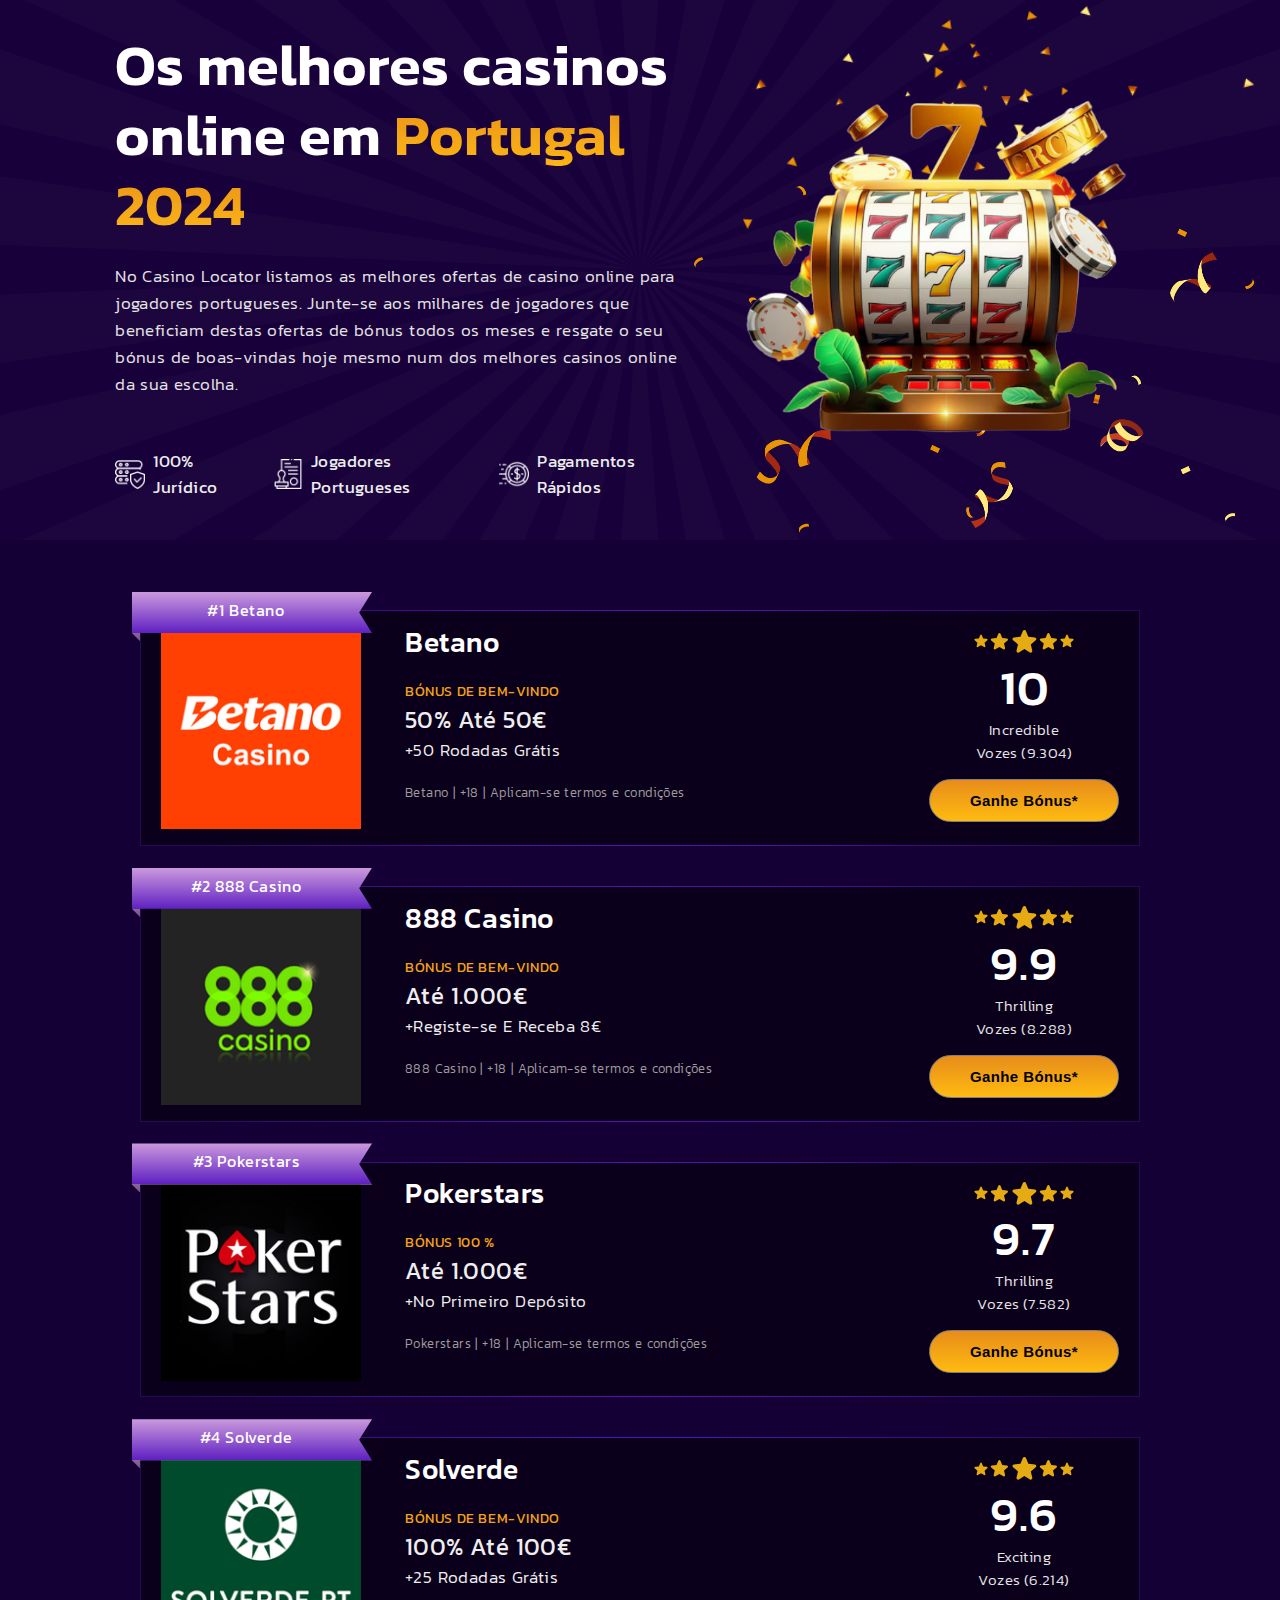
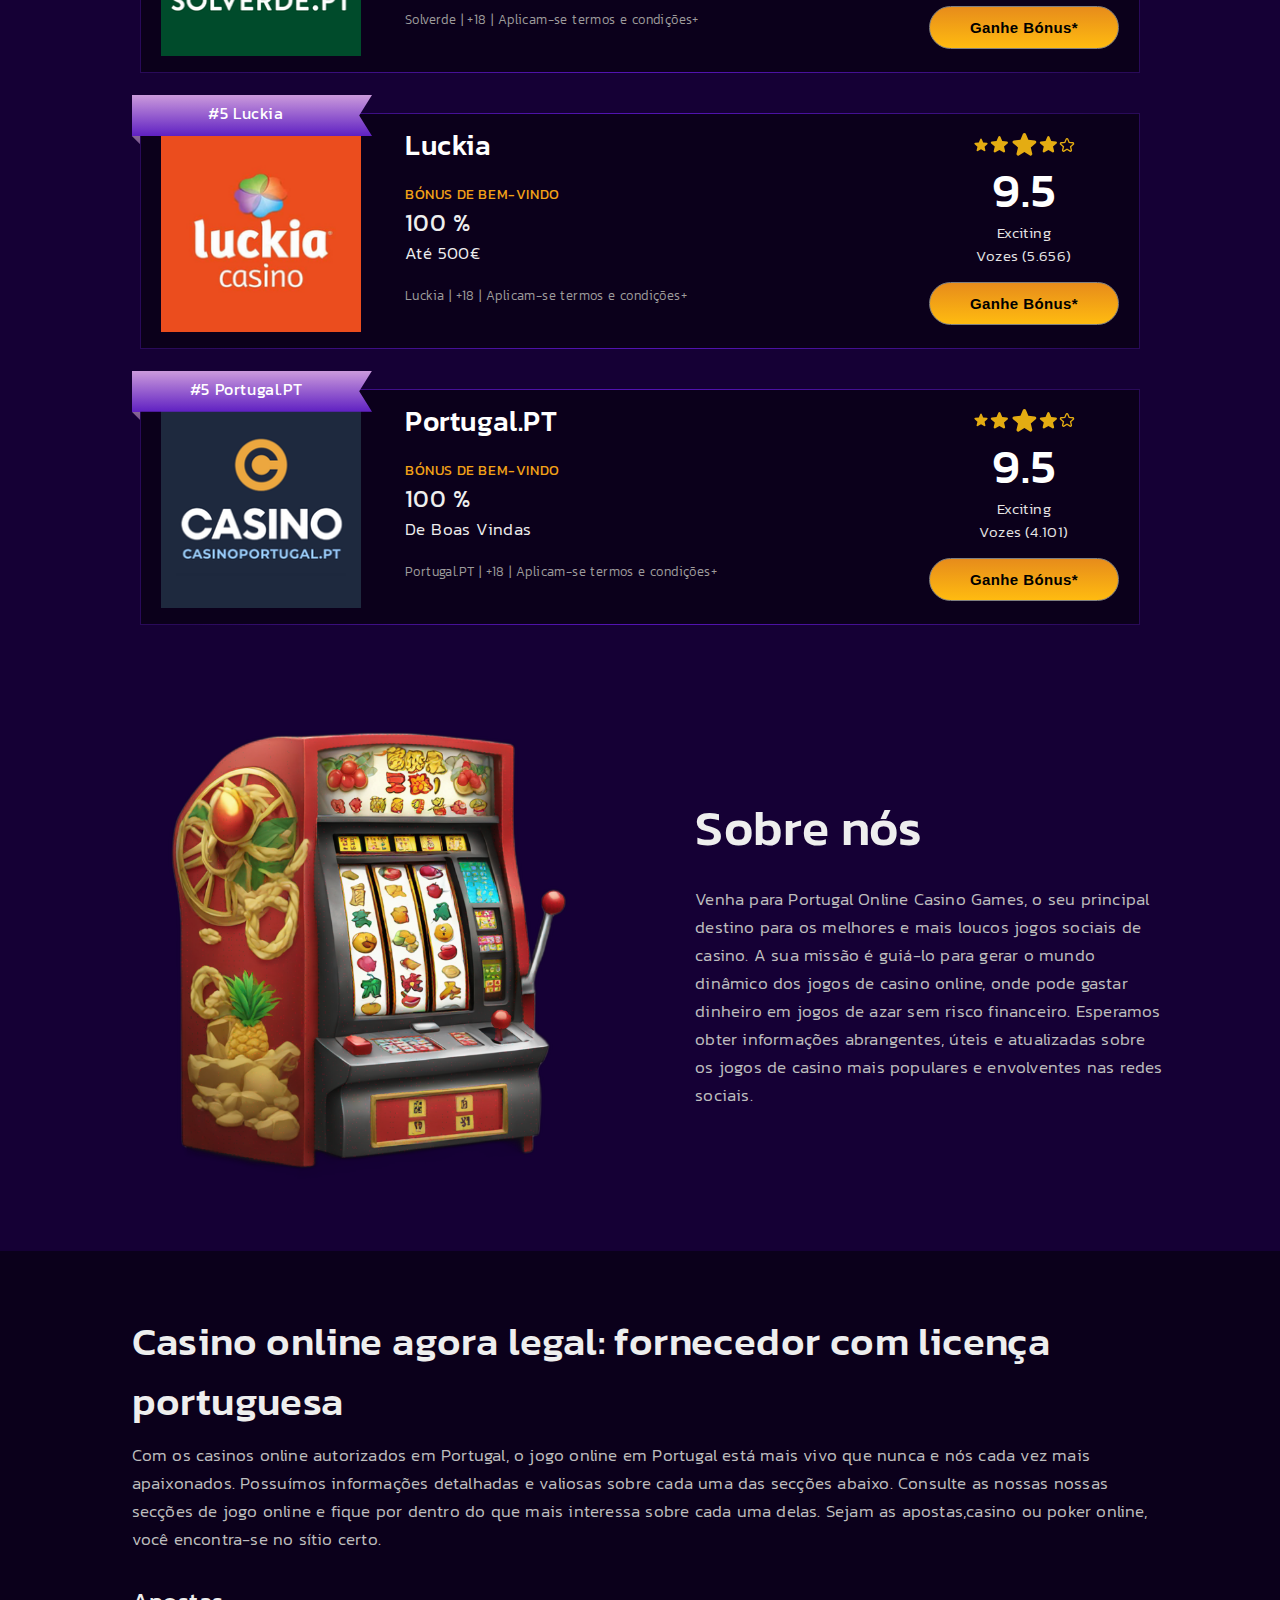
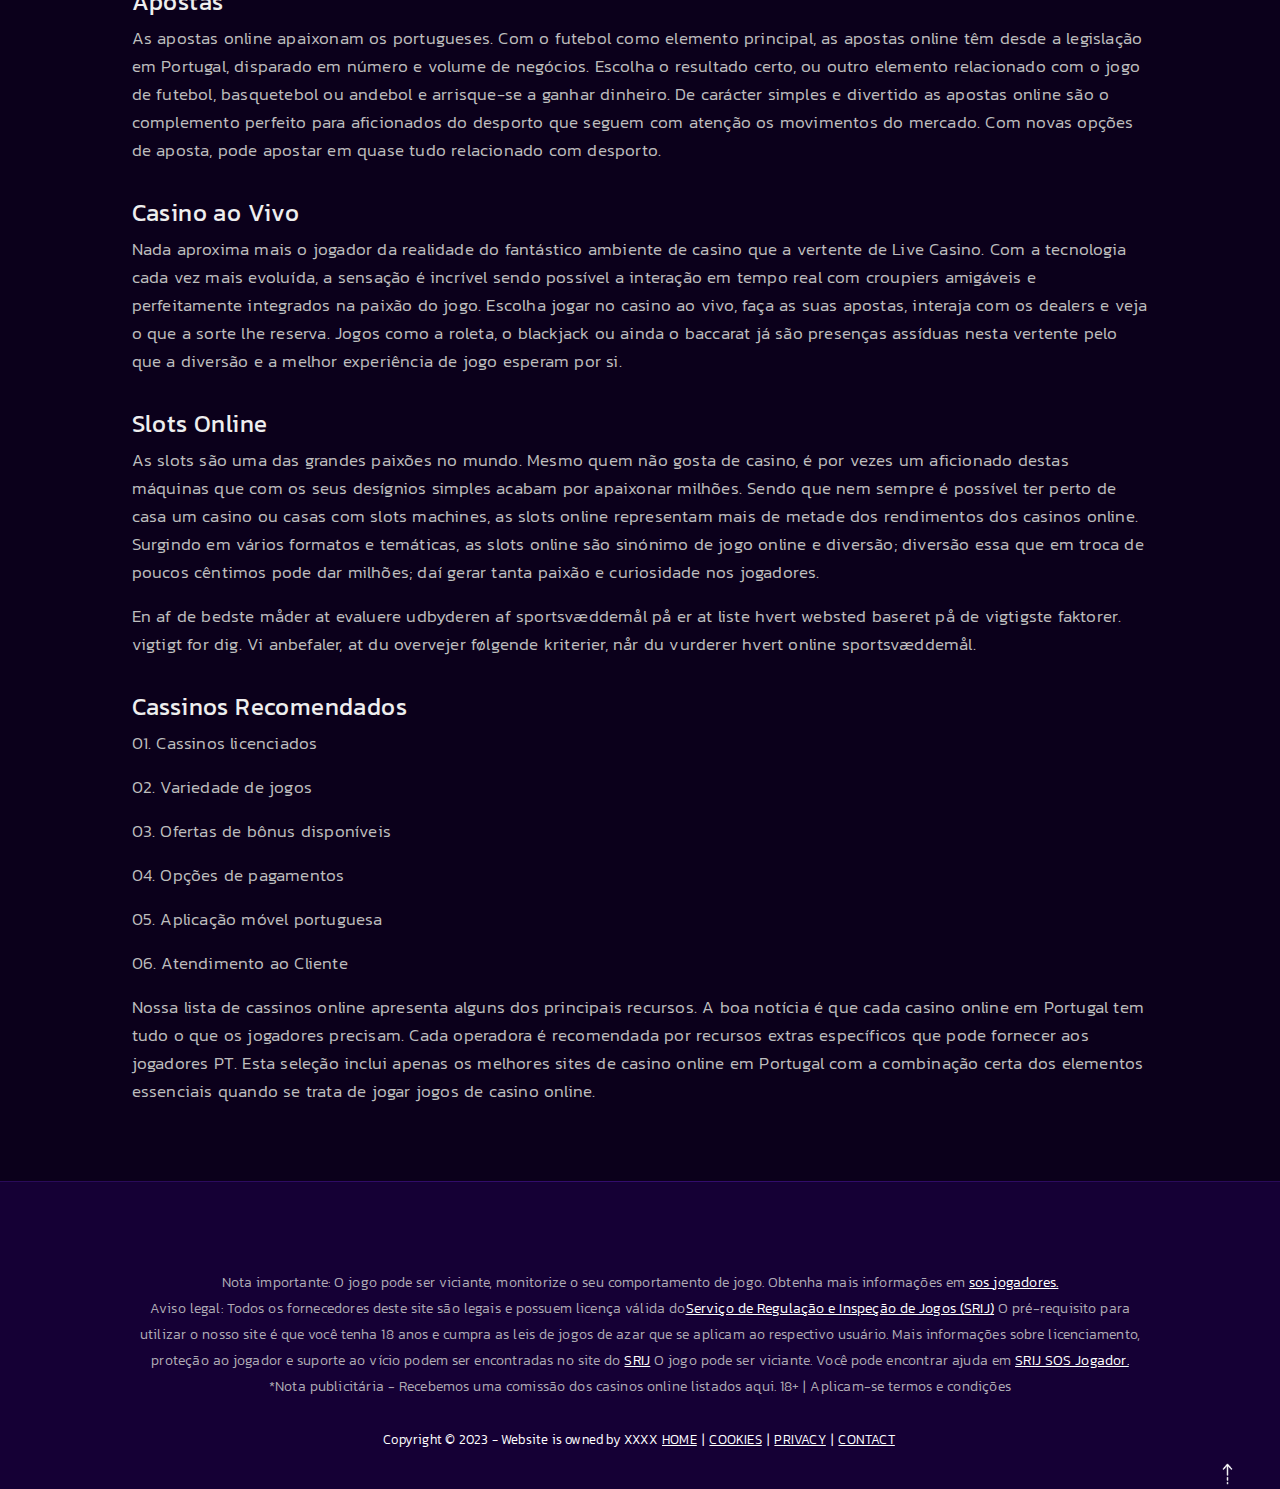
==== commit 0aaf4fc9: "5th commit" ====
--- a/index.html
+++ b/index.html
@@ -93,7 +93,7 @@
                                 <p class="list-p1">BÓNUS DE BEM-VINDO</p>
                                 <p class="list-p2">50% Até 50€</p>
                                 <p class="list-p3">+50 Rodadas Grátis</p>
-                                <small class="list-sm">Betano | +18 | AGB gelten</small>
+                                <small class="list-sm">Betano | +18 | Aplicam-se termos e condições</small>
                             </div>
                         </div>
 
@@ -161,7 +161,7 @@
                                 <p class="list-p1">BÓNUS DE BEM-VINDO</p>
                                 <p class="list-p2">Até 1.000€ </p>
                                 <p class="list-p3">+Registe-se E Receba 8€</p>
-                                <small class="list-sm">888 Casino | +18 | AGB gelten</p></small>
+                                <small class="list-sm">888 Casino | +18 | Aplicam-se termos e condições</p></small>
                             </div>
                         </div>
 
@@ -229,7 +229,7 @@
                                 <p class="list-p1">BÓNUS 100 %</p>
                                 <p class="list-p2">Até 1.000€</p>
                                 <p class="list-p3">+No Primeiro Depósito</p>
-                                <small class="list-sm">Pokerstars | +18 | AGB gelten</small>
+                                <small class="list-sm">Pokerstars | +18 | Aplicam-se termos e condições</small>
                             </div>
                         </div>
 
@@ -297,7 +297,7 @@
                                 <p class="list-p1">BÓNUS DE BEM-VINDO</p>
                                 <p class="list-p2">100% Até 100€</p>
                                 <p class="list-p3">+25 Rodadas Grátis</p>
-                                <small class="list-sm">Solverde | +18 | AGB gelten+</small>
+                                <small class="list-sm">Solverde | +18 | Aplicam-se termos e condições+</small>
                             </div>
                         </div>
 
@@ -365,7 +365,7 @@
                                 <p class="list-p1">BÓNUS DE BEM-VINDO</p>
                                 <p class="list-p2">100 %</p>
                                 <p class="list-p3">Até 500€</p>
-                                <small class="list-sm">Luckia | +18 | AGB gelten+</small>
+                                <small class="list-sm">Luckia | +18 | Aplicam-se termos e condições+</small>
                             </div>
                         </div>
 
@@ -433,7 +433,7 @@
                                 <p class="list-p1">BÓNUS DE BEM-VINDO</p>
                                 <p class="list-p2">100 %</p>
                                 <p class="list-p3">De Boas Vindas</p>
-                                <small class="list-sm">Portugal.PT | +18 | AGB gelten+</small>
+                                <small class="list-sm">Portugal.PT | +18 | Aplicam-se termos e condições+</small>
                             </div>
                         </div>
 
--- a/css/responsive.css
+++ b/css/responsive.css
@@ -16,6 +16,14 @@
         word-spacing: 0px;
     }
 
+    .list-section {
+        padding: 40px 0px 0px 0px;
+    }
+
+    .home-section-1 {
+        padding: 40px 0px 40px 0px !important;
+    }
+
     .home-section {
         padding: 5px 0px 35px 0px;
         min-height: auto;
@@ -108,7 +116,7 @@
         position: absolute;
         right: 20px;
         text-align: center;
-        top: 5px;
+        top: -6px;
     }
 
     p.list-p2 {
@@ -122,19 +130,26 @@
         font-weight: 300;
         word-spacing: 0px;
         padding: 0px;
+        position: relative;
+        top: 0px;
+        display: block;
+        max-width: 130px;
+        margin-bottom: 10px;
     }
 
     h2.list-h2 {
         font-size: 26px;
         color: #ffffff;
         font-weight: 500;
-        letter-spacing: 0.6px;
+        letter-spacing: 0px;
+        max-width: 170px;
+        display: none;
     }
 
     p.list-p1 {
-        font-size: 11px;
-        letter-spacing: 0.6px;
-        padding: 14px 0px 5px 0px;
+        font-size: 13px;
+        letter-spacing: 0px;
+        padding: 26px 0px 5px 0px;
         color: #f3a217;
         font-weight: 400;
     }
@@ -176,6 +191,7 @@
         letter-spacing: 0.4px;
         font-weight: 300;
         color: #e6e5e5;
+        display: none;
     }
 
     p.list-scr-2 {
@@ -183,13 +199,14 @@
         letter-spacing: 0.4px;
         font-weight: 300;
         color: #e6e5e5;
+        padding-top: 0px;
     }
 
     button {
         font-size: 12px;
         min-width: 144px;
         position: absolute;
-        top: 30px;
+        top: 25px;
         right: -8px;
         font-weight: 700;
     }
@@ -200,7 +217,7 @@
 
     .list-card {
         position: relative;
-        height: 250px;
+        height: 230px;
     }
 
     .about-content {
@@ -294,16 +311,18 @@
     }
 
     p.list-p2 {
-        font-size: 13px;
+        font-size: 14px;
+        max-width: 140px;
+        margin: 8px auto 0px auto;
+        line-height: 20px;
     }
 
     p.list-p3 {
         font-size: 15px;
         letter-spacing: 0.4px;
-        color: #eeeeee;
         font-weight: 300;
         word-spacing: 1px;
-        padding-bottom: 4px;
+        padding: 4px 0px 8px 0px;
         text-wrap: wrap;
         max-width: 130px;
     }
@@ -311,8 +330,12 @@
     .list-card-right {
         text-align: center;
         position: absolute;
-        top: 140px;
+        top: 134px;
         left: -150px;
+    }
+
+    .entry-content {
+        overflow-x: hidden;
     }
 }
 
